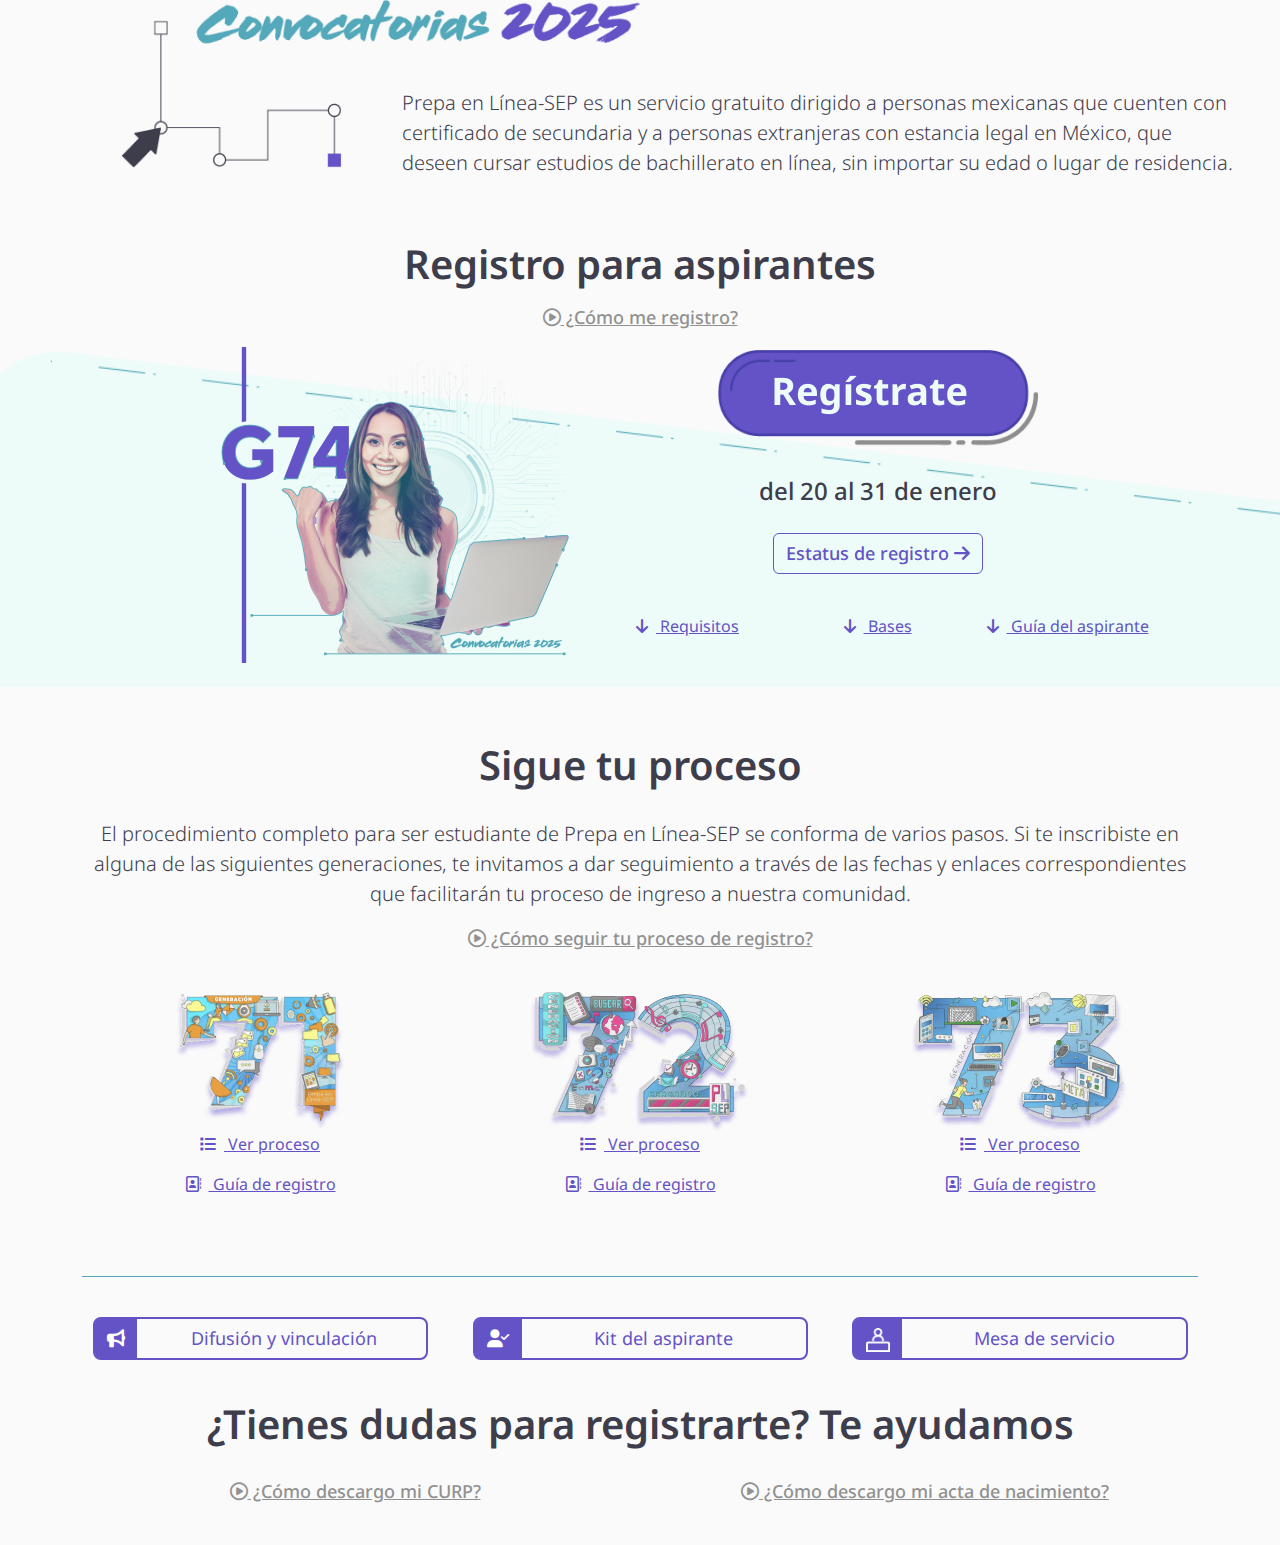
==== index.html @ 82f3fc6c "casi" ====
<!doctype html>
<html lang="es">
  <head>
    <meta charset="utf-8">
    <link rel="icon" type="image/x-icon" href="https://prepaenlinea.sep.gob.mx/wp-content/themes/PL-SEP-2024/img/favicon.png">
    <meta name="viewport" content="width=device-width, initial-scale=1">
    <title>Convocatorias - 2025 | Prepa en Línea-SEP</title>
    <link rel="preconnect" href="https://fonts.googleapis.com">
    <link rel="preconnect" href="https://fonts.gstatic.com" crossorigin>
    <link href="https://fonts.googleapis.com/css2?family=Montserrat:ital,wght@0,100..900;1,100..900&family=Noto+Sans:ital,wght@0,100..900;1,100..900&display=swap" rel="stylesheet">
    <link href="https://cdn.jsdelivr.net/npm/bootstrap@5.3.3/dist/css/bootstrap.min.css" rel="stylesheet" integrity="sha384-QWTKZyjpPEjISv5WaRU9OFeRpok6YctnYmDr5pNlyT2bRjXh0JMhjY6hW+ALEwIH" crossorigin="anonymous">
    <link rel="stylesheet" id="estilos-css" href="https://prepaenlinea.sep.gob.mx/wp-content/themes/PL-SEP-2024/css/pls.min.css?ver=6.4.2" type="text/css" media="all">
    <link rel="stylesheet" href="https://cdnjs.cloudflare.com/ajax/libs/font-awesome/6.5.2/css/all.min.css">
    <link rel="stylesheet" href="assets/css/style.css">

     <!-- You can use Open Graph tags to customize link previews.
    Learn more: https://developers.facebook.com/docs/sharing/webmasters -->
    <meta property="og:url"           content="https://prepaenlinea.sep.gob.mx/convocatorias-2025/" />
    <meta property="og:type"          content="website" />
    <meta property="og:title"         content="Convocatorias - 2025" />
    <meta property="og:description"   content="Ingresa al enlace de la imagen para iniciar tu registro como aspirante en la convocatoria." />
    <meta property="og:image"         content="https://prepaenlinea.sep.gob.mx/wp-content/uploads/2024/04/Portada_rrss_sec_registro.png" />
    
    <meta name="twitter:card" content="summary_large_image"/>
    <meta name="twitter:title" content="Convocatorias - 2025" />
    <meta name="twitter:description" content="Ingresa al enlace de la imagen para iniciar tu registro como aspirante en la convocatoria." />
    <meta name="twitter:image" content="https://prepaenlinea.sep.gob.mx/wp-content/uploads/2024/04/Portada_rrss_sec_registro.png" />

    <!-- GA Google Analytics -->
    <script async src="https://www.googletagmanager.com/gtag/js?id=G-DZH4V12W3M"></script>
    <script>
    window.dataLayer = window.dataLayer || [];
    function gtag(){dataLayer.push(arguments);}
    gtag('js', new Date());

    gtag('config', 'G-DZH4V12W3M');
    </script>
    <!-- GA Google Analytics -->
  </head>
  <body>
<!-- menu -->  
<div id="headerPLS"></div>
<!-- menu -->  
<section class="section-w"></section>

    <header>
        <div class="container">
            <div class="row">
                <div class="col-12">
                    <img class="logo-convocatoria" src="assets/img/logo.png" alt="logo">
                </div>
                <div class="col col-md-9">
                    <div class="des">
                        Prepa en Línea-SEP es un servicio gratuito dirigido a personas mexicanas que cuenten con certificado de secundaria y a personas extranjeras con estancia legal en México, que deseen cursar estudios de bachillerato en línea, sin importar  su edad o lugar de residencia.
                    </div>
                </div>
            </div>
        </div>
    </header>

    <section class="registro mb-5">
        <div class="container">
            <div class="row">
                <div class="col-12">
                    <h1 class="text-center mb-3">Registro para aspirantes</h1>
                    <p class="text-center">
                        <a class="bottom-play" href="https://www.youtube.com/embed/p-_3kSWP70s?si=FORnoPslLn2BtBx7" data-bs-toggle="modal" data-bs-target="#como-registro" data-url="https://www.youtube.com/embed/p-_3kSWP70s?si=FORnoPslLn2BtBx7"><i class="fa-regular fa-circle-play"></i> ¿Cómo me registro?</a>
                    </p>
                </div>
            </div>
        </div>

        <div class="bg-cta">
            <div class="container">
                <div class="row justify-content-center items-aling-center">
                    <div class="col-12 col-md-5 text-end mb-4">
                        <img src="assets/img/identidad-G74.png" alt="G74">
                    </div>
                    <div class="col-12 col-md-6 text-center">
                        <div class="mb-4">
                            <a href="#"><img class="btn-cta" src="assets/img/btn-cta.png" alt="btn"></a>
                        </div>
                        <p class="fecha mb-4">del 20 al 31 de enero</p>
                        <p><a class="btn btn-estatus mb-4" href="#">Estatus de registro <i class="fa-solid fa-arrow-right"></i></a></p>
                       
                        <div class="row justify-content-center">
                            <div class="col-12">
                                <div class="row justify-content-center">
                                    <div class="col-6 col-md-4"><a class="btn-opciones" href="#" data-bs-toggle="modal" data-bs-target="#requisitos"><i class="fa-solid fa-arrow-down"></i> Requisitos </a></div>
                                    <div class="col-6 col-md-4 mb-4"><a class="btn-opciones" href="#" data-bs-toggle="modal" data-bs-target="#bases"><i class="fa-solid fa-arrow-down"></i> Bases</a></div>
                                    <div class="col-12 col-md-4 mb-4"><a class="btn-opciones" href="#" data-bs-toggle="modal" data-bs-target="#guia"><i class="fa-solid fa-arrow-down"></i> Guía del aspirante</a></div>
                                </div>
                            </div>
                        </div>
                    </div>
    
                </div>
            </div>
            
        </div>
    </section>

    <section>
        <div class="container">
            <div class="row">
                <div class="col-12">
                    <div class="text-titulo text-center mb-4">Sigue tu proceso</div>
                    <p class="parrafo text-center">
                        El procedimiento completo para ser estudiante de Prepa en Línea-SEP se conforma de varios pasos. Si te inscribiste en alguna de las siguientes generaciones, te invitamos a dar seguimiento a través de las fechas y enlaces correspondientes que facilitarán tu proceso de ingreso a nuestra comunidad.
                    </p>
                    <p class="text-center">
                        <a class="bottom-play" href="https://www.youtube.com/embed/fw68ll5Gm5s?si=YLVA7Uuu6je7nkA5" data-bs-toggle="modal" data-bs-target="#como-proceso" data-url="https://www.youtube.com/embed/fw68ll5Gm5s?si=YLVA7Uuu6je7nkA5"><i class="fa-regular fa-circle-play"></i> ¿Cómo seguir tu proceso de registro?</a>
                    </p>
                </div>
            </div>
        </div>
    </section>

    <section class="sigue-proceso my-4">
        <div class="container">
            <div class="row">
                <div class="col-12 col-md-4 mb-4">
                    <div class="card-convo">
                        <img src="assets/img/G71.png" alt="convocatoria 71">
                        <p> <a class="btn-opciones" href="#" data-bs-toggle="modal" data-bs-target="#sigueprocesoA"><i class="fa-solid fa-list"></i> Ver proceso</a></p>
                        <p> <a class="btn-opciones" href=""><i class="fa-regular fa-address-book"></i> Guía de registro</a></p>
                    </div>
                </div>
                <div class="col-12 col-md-4 mb-4">
                    <div class="card-convo">
                        <img src="assets/img/G72.png" alt="convocatoria 72">
                        <p> <a class="btn-opciones" href="#" data-bs-toggle="modal" data-bs-target="#sigueprocesoB"><i class="fa-solid fa-list"></i> Ver proceso</a></p>
                        <p> <a class="btn-opciones" href=""><i class="fa-regular fa-address-book"></i> Guía de registro</a></p>
                    </div>
                </div>
                <div class="col-12 col-md-4 mb-4">
                    <div class="card-convo">
                        <img src="assets/img/G73.png" alt="convocatoria 73">
                        <p> <a class="btn-opciones" href="#" data-bs-toggle="modal" data-bs-target="#sigueprocesoC"><i class="fa-solid fa-list"></i> Ver proceso</a></p>
                        <p> <a class="btn-opciones" href=""><i class="fa-regular fa-address-book"></i> Guía de registro</a></p>
                    </div>
                </div>
            </div>
        </div>
    </section>

    <div class="container">
        <div class="row">
            <div class="col-12">
                <hr class="convo">
            </div>
        </div>
    </div>

    <section class="footer-bottoms my-4">
        <div class="container">
            <div class="row justify-content-center text-center">
                <div class="col-12 col-md-4">
                    <a class="btn btn-labeled " href="https://prepaenlinea.sep.gob.mx/convocatorias-2025/difusion-y-vinculacion-digital.html">
                        <span class="btn-label"><i class="fa-solid fa-bullhorn iconol"></i></span> <div class="text-bottom">Difusión y vinculación</div> 
                    </a>
                </div>
                <div class="col-12 col-md-4">
                    <a class="btn btn-labeled " href="https://prepaenlinea.sep.gob.mx/kit_aspirante" target="_blank">
                        <span class="btn-label"><i class="fa-solid fa-user-check iconol"></i></span><div class="text-bottom">Kit del aspirante</div>
                    </a>
                    
                </div>
                <div class="col-12 col-md-4">
                    <a class="btn btn-labeled " href="https://prepaenlinea.sep.gob.mx/mesadeservicio" target="_blank">
                        <span class="btn-label"><img src="assets/img/fa--mesatrabajo.png" alt="mesa de trabajo" class="iconol" width="24px" ></span><div class="text-bottom">Mesa de servicio</div>
                    </a>
                  
                </div>
            </div>
        </div>
    </section>

    <section>
        <div class="container">
            <div class="row">
                <div class="col-12">
                    <div class="text-titulo text-center mb-4">¿Tienes dudas para registrarte? Te ayudamos</div>
                </div>
            </div>
            <div class="row">
                <div class="col-12 col-md-6 mb-4">
                    <p class="text-center"> 
                        <a class="bottom-play" href="https://www.youtube.com/embed/As4OIoEMxrY?si=aVotQrc_S0k8TYKd"  data-bs-toggle="modal" data-bs-target="#des-curp" data-url="https://www.youtube.com/embed/As4OIoEMxrY?si=aVotQrc_S0k8TYKd"><i class="fa-regular fa-circle-play"></i> ¿Cómo descargo mi CURP?</a>
                    </p>
                </div>
                <div class="col-12 col-md-6">
                    <p class="text-center">
                        <a class="bottom-play" href="https://www.youtube.com/embed/J43cE93wlbM?si=PgDkqE6FkBM3lhqR"  data-bs-toggle="modal" data-bs-target="#des-acta" data-url="https://www.youtube.com/embed/J43cE93wlbM?si=PgDkqE6FkBM3lhqR"><i class="fa-regular fa-circle-play"></i> ¿Cómo descargo mi acta de nacimiento?</a>
                    </p>
                </div>
            </div>
        </div>
    </section>
      
<!-- footer -->  
<div id="footerPLS"></div>
<!-- footer --> 


    <!-- Modal requisitos -->
    <div class="modal fade" id="requisitos" tabindex="-1" aria-labelledby="ModalLabel" aria-hidden="true">
        <div class="modal-dialog modal-dialog-centered modal-dialog-scrollable modal-xl">
          <div class="modal-content">
            <div class="modal-header">
              <h1 class="modal-title fs-5">Requisitos y navegación</h1>
              <button type="button" class="btn-close" data-bs-dismiss="modal" aria-label="Close"></button>
            </div>
            <div class="modal-body">
                <div class="container">
                    <div class="row justify-content-center">
                        <div class="col-12 col-md-6">
                            <div class="text-center">
                                <a class="btn btn-timeline" data-bs-toggle="collapse" href="#collapseRequisitos" role="button" aria-expanded="false" aria-controls="collapseExample">
                                  Requisitos
                                </a>
                            </div>   
                        </div>
                        <div class="col-12 col-md-6">
                            <div class="text-center">
                                <a class="btn btn-timeline" data-bs-toggle="collapse" href="#collapseNavegacion" role="button" aria-expanded="false" aria-controls="collapseExample">
                                  Navegación
                                </a>
                            </div>
                        </div>
                        <div class="col-12 col-md-10">                           
                            <div class="collapse" id="collapseRequisitos">
                                <div class="container fluid">
                                    <div class="row justify-content-center">
                                        <div class="col-12"><p class="text-titulo text-center">Requisitos</p></div>
                                        <p>Para participar en la convocatoria como aspirante de Prepa en Línea-SEP, debes cumplir con estos requisitos:</p>
                                        <ul>
                                            <li style="list-style-type: none;">
                                                <ul>
                                                    <li>Tener nacionalidad mexicana. Si eres extranjero, debes demostrar tu estancia legal en México.</li>
                                                    <li>Contar con certificado de secundaria o la equivalencia correspondiente.</li>
                                                    <li>Tener dos correos electrónicos válidos, personales e intransferibles, que no hayan sido utilizados en convocatorias anteriores y que se mantengan activos durante todo el proceso. Estos correos <strong>no podrán ser modificados durante el registro</strong> y la emisión de resultados.</li>
                                                </ul>
                                            </li>
                                        </ul>
                                        <p>Además, necesitarás los siguientes documentos para completar tu registro:</p>
                                        <div class="row">
                                            <div class="col-12 col-md-6">
                                                <p class="text-center"><b>Ejemplos de CURP</b> </p>
                                
                                                <p class="text-center"><img src="assets/img/Ejemplos-CURP.webp" alt="curp" class="img-fluid"></p>
                                            </div>
                                            <div class="col-12 col-md-6">
                                                <p class="text-center"> <b>Ejemplos de acta de nacimiento</b> </p>
                                
                                                <p class="text-center">
                                                    <img src="assets/img/Acta-de-Nacimiento-por-internet.webp" alt="Acta de naciemiento" class="img-fluid">
                                                </p>
                                            </div>
                                        </div>
                                    </div>
                                </div>
                            </div>

                            <div class="collapse" id="collapseNavegacion">
                                <div class="container fluid">
                                    <div class="row justify-content-center">
                                        <div class="col-12"><p class="text-titulo text-center">Navegación</p></div>
                                        <p>Prepa en Línea-SEP es completamente virtual. Accederás a una plataforma con aulas virtuales que contienen
                                            recursos como audios, videos, infografías y lecturas en PDF, además de herramientas de comunicación como
                                            foros y mensajero.</p>
                                        <p>Puedes usar dispositivos móviles para acceder a los recursos en cualquier momento y lugar. Toma en cuenta
                                            que <strong>algunas actividades requieren programas específicos en computadora</strong> para mejorar la
                                            calidad y elaboración de tus trabajos. </p>
                                    </div>
                            
                                    <div class="row align-items-center">
                                        <div class="titulo-modal-body my-5">
                                            Requerimientos tecnológicos
                                        </div>
                                        <div class="col-12 col-md-6">
                                            <p class="text-center">
                                                <img src="assets/img/1.webp" alt="escritorio" width="380" class="img-fluid">
                                            </p>
                                        </div>
                                        <div class="col-12 col-md-6">
                                            <p class="text-center">
                                                <img src="assets/img/2.webp" wi="" alt="movil" width="260" class="img-fluid">
                                            </p>
                                        </div>
                                    </div>
                                    <div class="titulo-modal-body my-5">
                                        Conectividad
                                    </div>
                                    <div class="row align-items-center text-center justify-content-center">
                                        <div class="col-12 col-md-6 mb-3">
                                            <img src="assets/img/3.webp" alt="tres" width="400" class="img-fluid">
                                        </div>
                                        <div class="col-5 col-md-3 text-center mb-3">
                                            <img src="assets/img/4.webp" alt="cuatro" width="150" class="img-fluid">
                                        </div>
                                        <div class="col-5 col-md-3 text-center mb-3">
                                            <img src="assets/img/5.webp" alt="cinco" width="160" class="img-fluid">
                                        </div>
                                    </div>
                                </div>
                            </div>

                        </div>
                    </div>
                </div>                                                                                                                                  
            </div>
            
          </div>
        </div>
    </div> 

    <!-- Modal Bases -->
    <div class="modal fade" id="bases" tabindex="-1" aria-labelledby="ModalLabel" aria-hidden="true">
        <div class="modal-dialog modal-dialog-centered modal-dialog-scrollable modal-xl">
          <div class="modal-content">
            <div class="modal-header">
              <h1 class="modal-title fs-5">Bases</h1>
              <button type="button" class="btn-close" data-bs-dismiss="modal" aria-label="Close"></button>
            </div>
            <div class="modal-body">
                <div class="container fluid">
                    <div class="row justify-content-center mt-4">
                        <iframe src="kit-74/G74-bases.pdf" width="100%" height="600px"></iframe>
                    </div>
            
                    <div class="row justify-content-center mt-4">
                        <div class="col-12 col-md-11 text-center">
                            Fecha sugerida de publicación <b>13 de enero </b>  <a class="btn btn-labeled" href="kit-74/G74-bases.pdf" download="PL-SEP_Convo2025-G74-bases.pdf">
                                <span class="btn-label"><i class="fa-solid fa-arrow-down iconol"></i> </span> <div class="text-bottom">Descargar</div> 
                            </a>
                            <a id="descarga-bases" class="btn btn-homeconv" ></a>
                        </div>
                    </div>
                </div>
            </div>
            
          </div>
        </div>
    </div>

     <!-- Modal Guia -->
     <div class="modal fade" id="guia" tabindex="-1" aria-labelledby="ModalLabel" aria-hidden="true">
        <div class="modal-dialog modal-dialog-centered modal-dialog-scrollable modal-xl">
          <div class="modal-content">
            <div class="modal-header">
              <h1 class="modal-title fs-5">Guía</h1>
              <button type="button" class="btn-close" data-bs-dismiss="modal" aria-label="Close"></button>
            </div>
            <div class="modal-body">
                <div class="container fluid">
                    <div class="row justify-content-center mt-4">
                        <iframe src="kit-74/G74-guia-registro.pdf" width="100%" height="600px"></iframe>
                    </div>
            
                    <div class="row justify-content-center mt-4">
                        <div class="col-12 col-md-11 text-center">
                            Fecha sugerida de publicación <b>13 de enero </b>  <a class="btn btn-labeled" href="kit-74/G74-guia-registro.pdf" download="PL-SEP_Convo2025-G74-guia.pdf">
                                <span class="btn-label"><i class="fa-solid fa-arrow-down iconol"></i> </span> <div class="text-bottom">Descargar</div> 
                            </a>
                            <a id="descarga-bases" class="btn btn-homeconv" ></a>
                        </div>
                    </div>
                </div>
            </div>
            
          </div>
        </div>
    </div>

  <!-- Modal sigueprocesoA -->
  <div class="modal fade" id="sigueprocesoA" tabindex="-1" aria-labelledby="ModalLabel" aria-hidden="true">
    <div class="modal-dialog modal-dialog-centered modal-dialog-scrollable">
      <div class="modal-content">
        <div class="modal-header">
          <h1 class="modal-title fs-5" id="exampleModalLabel"></h1>
          <button type="button" class="btn-close" data-bs-dismiss="modal" aria-label="Close"></button>
        </div>
        <div class="modal-body">
            <div class="container">
                <div class="row justify-content-center">
                    <div class="col-12 col-md-10">
                        <div class="text-center"> <img src="assets/img/G71.png" alt="G71"></div>
                        <p class="text-center"> <a class="btn-opciones" href=""><i class="fa-regular fa-address-book"></i> Guía de registro</a></p>
                        <ul class="timeline text-center">
                            <li>
                                <a class="btn btn-timeline " href="#">Regístrate</a>
                                <p>del 7 al 18 de octubre</p>
                            </li>
                            <li>
                                <a class="btn btn-timeline " href="#">Obtén tus claves de acceso</a>
                                <p>del 23 al 27 de octubre</p>
                            </li>
                            <li>
                                <a class="btn btn-timeline " href="#">Cursa el módulo propedéutico</a>
                                <p>del 28 de octubre <br>
                                    al 24 de noviembre</p>
                            </li>
                            <li>
                                <a class="btn btn-timeline " href="#">Consulta tus resultados e inscríbete</a>
                                <p>del 29 de noviembre  <br>
                                    al 11 de diciembre</p>
                            </li>
                            <li class="enproceso">
                                <a class="btn btn-timeline " href="#">Cursa módulo 1</a>
                                <p>del 16 de diciembre <br>
                                    al 2 de febrero</p>
                            </li>
                        </ul>
                    </div>
                </div>
            </div>                                                                                                                                  
        </div>
        
      </div>
    </div>
  </div>

  <!-- Modal sigueprocesoB -->
  <div class="modal fade" id="sigueprocesoB" tabindex="-1" aria-labelledby="ModalLabel" aria-hidden="true">
    <div class="modal-dialog modal-dialog-centered modal-dialog-scrollable">
      <div class="modal-content">
        <div class="modal-header">
          <h1 class="modal-title fs-5" id="exampleModalLabel"></h1>
          <button type="button" class="btn-close" data-bs-dismiss="modal" aria-label="Close"></button>
        </div>
        <div class="modal-body">
            <div class="container">
                <div class="row justify-content-center">
                    <div class="col-12 col-md-10">
                        <div class="text-center"> <img src="assets/img/G72.png" alt="G72"></div>
                        <p class="text-center"> <a class="btn-opciones" href=""><i class="fa-regular fa-address-book"></i> Guía de registro</a></p>
                        <ul class="timeline text-center">
                            <li>
                                <a class="btn btn-timeline " href="#">Regístrate</a>
                                <p>del 4 al 15 de noviembre</p>
                            </li>
                            <li>
                                <a class="btn btn-timeline " href="#">Obtén tus claves de acceso</a>
                                <p>del 20 al 24 de noviembre</p>
                            </li>
                            <li>
                                <a class="btn btn-timeline " href="#">Cursa el módulo propedéutico</a>
                                <p>del 25 de noviembre <br>
                                    al 22 de diciembre</p>
                            </li>
                            <li class="enproceso">
                                <a class="btn btn-timeline " href="#">Consulta tus resultados e inscríbete</a>
                                <p>del 17 al 29 de enero</p>
                            </li>
                            <li >
                                <a class="btn btn-timeline " href="#">Cursa módulo 1</a>
                                <p>del 3 de febrero <br>
                                    al 2 de marzo</p>
                            </li>
                        </ul>
                    </div>
                </div>
            </div>                                                                                                                                  
        </div>
        
      </div>
    </div>
  </div> 
  
    <!-- Modal sigueprocesoC -->
    <div class="modal fade" id="sigueprocesoC" tabindex="-1" aria-labelledby="ModalLabel" aria-hidden="true">
        <div class="modal-dialog modal-dialog-centered modal-dialog-scrollable">
          <div class="modal-content">
            <div class="modal-header">
              <h1 class="modal-title fs-5" id="exampleModalLabel"></h1>
              <button type="button" class="btn-close" data-bs-dismiss="modal" aria-label="Close"></button>
            </div>
            <div class="modal-body">
                <div class="container">
                    <div class="row justify-content-center">
                        <div class="col-12 col-md-10">
                            <div class="text-center"> <img src="assets/img/G73.png" alt="G73"></div>
                            <p class="text-center"> <a class="btn-opciones" href=""><i class="fa-regular fa-address-book"></i> Guía de registro</a></p>
                            <ul class="timeline text-center">
                                <li>
                                    <a class="btn btn-timeline " href="#">Regístrate</a>
                                    <p>del 2 al 13 de diciembre</p>
                                </li>
                                <li>
                                    <a class="btn btn-timeline " href="#">Obtén tus claves de acceso</a>
                                    <p>del 18 al 22 de diciembre</p>
                                </li>
                                <li class="enproceso">
                                    <a class="btn btn-timeline " href="#">Cursa el módulo propedéutico</a>
                                    <p>del 13 de enero <br>
                                        al 9 de febrero</p>
                                </li>
                                <li>
                                    <a class="btn btn-timeline " href="#">Consulta tus resultados e inscríbete</a>
                                    <p>del 14 al 26 de febrero</p>
                                </li>
                                <li>
                                    <a class="btn btn-timeline " href="#">Cursa módulo 1</a>
                                    <p>del 3 al 30 de marzo</p>
                                </li>
                            </ul>
                        </div>
                    </div>
                </div>                                                                                                                                  
            </div>
            
          </div>
        </div>
    </div> 

    <!-- Modal como como me registro -->
    <div class="modal fade" id="como-registro" tabindex="-1" aria-labelledby="ModalLabel" aria-hidden="true">
        <div class="modal-dialog modal-dialog-centered modal-dialog-scrollable">
            <div class="modal-content">
                <div class="modal-header">
                    <h1 class="modal-title fs-5">¿Cómo me registro?</h1>
                    <button type="button" class="btn-close" data-bs-dismiss="modal" aria-label="Close"></button>
                </div>
                <div class="modal-body">
                    <div class="container fluid">
                        <div class="row justify-content-center mt-4">
                            <div class="col-12">
                                <div class="embed-responsive embed-responsive-16by9">
                                    <iframe width="720" height="405" class="embed-responsive-item" src="" frameborder="0" allow="accelerometer; autoplay; encrypted-media; gyroscope; picture-in-picture" allowfullscreen></iframe>
                                </div>
                            </div>
                        </div>
                    </div>
                </div>
    
            </div>
        </div>
    </div>

    <!-- Modal como como seguir tu proceso de registro -->
    <div class="modal fade" id="como-proceso" tabindex="-1" aria-labelledby="ModalLabel" aria-hidden="true">
        <div class="modal-dialog modal-dialog-centered modal-dialog-scrollable">
            <div class="modal-content">
                <div class="modal-header">
                    <h1 class="modal-title fs-5">¿Cómo seguir tu proceso de registro?</h1>
                    <button type="button" class="btn-close" data-bs-dismiss="modal" aria-label="Close"></button>
                </div>
                <div class="modal-body">
                    <div class="container fluid">
                        <div class="row justify-content-center mt-4">
                            <div class="col-12">
                                <div class="embed-responsive embed-responsive-16by9">
                                    <iframe width="720" height="405" class="embed-responsive-item" src="" frameborder="0" allow="accelerometer; autoplay; encrypted-media; gyroscope; picture-in-picture" allowfullscreen></iframe>
                                </div>
                            </div>
                        </div>
                    </div>
                </div>
            </div>
        </div>
    </div>

    <!-- Modal como descargo curp -->
    <div class="modal fade" id="des-curp" tabindex="-1" aria-labelledby="ModalLabel" aria-hidden="true">
        <div class="modal-dialog modal-dialog-centered modal-dialog-scrollable">
            <div class="modal-content">
            <div class="modal-header">
                <h1 class="modal-title fs-5">¿Cómo descargo mi CURP?</h1>
                <button type="button" class="btn-close" data-bs-dismiss="modal" aria-label="Close"></button>
            </div>
            <div class="modal-body">
                <div class="container fluid">
                    <div class="row justify-content-center mt-4">
                        <div class="col-12 text-center">
                            <div class="embed-responsive embed-responsive-16by9">
                                <iframe class="short" class="embed-responsive-item" src="" frameborder="0" allow="accelerometer; autoplay; encrypted-media; gyroscope; picture-in-picture" allowfullscreen></iframe>
                            </div>
                        </div>
                    </div>
                </div>
            </div>
            
            </div>
        </div>
    </div>

    <!-- Modal como descargo acta -->
    <div class="modal fade" id="des-acta" tabindex="-1" aria-labelledby="ModalLabel" aria-hidden="true">
        <div class="modal-dialog modal-dialog-centered modal-dialog-scrollable">
            <div class="modal-content">
                <div class="modal-header">
                    <h1 class="modal-title fs-5">¿Cómo descargo mi acta de nacimiento?</h1>
                    <button type="button" class="btn-close" data-bs-dismiss="modal" aria-label="Close"></button>
                </div>
                <div class="modal-body">
                    <div class="container fluid">
                        <div class="row justify-content-center mt-4">
                            <div class="col-12 text-center">
                                <div class="embed-responsive embed-responsive-16by9">
                                    <iframe class="short" class="embed-responsive-item" src=""
                                        frameborder="0"
                                        allow="accelerometer; autoplay; encrypted-media; gyroscope; picture-in-picture"
                                        allowfullscreen></iframe>
                                </div>
                            </div>
                        </div>
                    </div>
                </div>
            </div>
        </div>
    </div>

    <script type="text/javascript" src="https://prepaenlinea.sep.gob.mx/wp-content/themes/PL-SEP-2024/js/pls.min.js?ver=6.4.1" id="plsep-js-js"></script>
    <script src="https://cdn.jsdelivr.net/npm/bootstrap@5.3.3/dist/js/bootstrap.bundle.min.js" integrity="sha384-YvpcrYf0tY3lHB60NNkmXc5s9fDVZLESaAA55NDzOxhy9GkcIdslK1eN7N6jIeHz" crossorigin="anonymous"></script>
    <script type="text/javascript" src="https://prepaenlinea.sep.gob.mx/wp-includes/js/jquery/jquery.min.js?ver=3.7.1" id="jquery-core-js"></script>
    
    <script>
        jQuery(function(){  
        
            jQuery(document).ready(function(){ 
                jQuery('.collapse').on('show.bs.collapse',function(){
                jQuery('.collapse.show').collapse('toggle');
                });
            });
        });
    </script>
    <script>
        jQuery('.modal').on('show.bs.modal', function (event) {
        jQuery(this).find('iframe').attr("src", jQuery(event.relatedTarget).data('url') );
        });
        
        jQuery('.modal').on('hidden.bs.modal', function (e) {
        jQuery(this).find('iframe').attr("src", "");
        }); 
    </script>	
  </body>
</html>
---- assets/css/style.css ----
:root{
    --color-primary: #6353C6;
    --color-secondary: #53A8B9;
    --color-complementary: #CAFAF2;
}
body{
font-family: "Noto Sans", serif;
font-optical-sizing: auto;
font-weight: 400;
font-style: normal;
font-variation-settings:"wdth" 100;
background-color: #FAFAFA;
color: #3E3D4C;
}

h1, .text-titulo{
    font-size: 40px;
    font-weight: 600;
}
header{
    height: 240px;
}
.logo-convocatoria{
    width: 100%;
    max-width: 558px;
    padding-left: 40px;
}
.des{
    font-size: 20px;
    font-weight: 300;
    position: relative;
    top: -120px;
    left: 320px;
    width: 100%;
    padding: 40px 0;
}

.bottom-play{
    color: #919191;
    font-size: 18px;
    font-weight: 500;    
}
.bottom-play:hover{
    color:var(--color-secondary) ;
    transition: all .4s ease-out;
}
.bottom-play i{
    transition: all .4s ease-out;
}
.bottom-play:hover i{
    transform: rotate(360deg);
    transition: all .4s ease-out;   
}

.bg-cta{
    background-image: url(../img/bg-cta.png);
    background-position: center;
    background-size: cover;
    background-repeat: no-repeat;
    
}
.btn-cta{
    transition: all .4s ease-out; 
}
.btn-cta:hover{
    transform: scale(1.07);
    filter: saturate(1.5);
}
.fecha{
    font-size: 24px;
    font-weight: 500;
    text-align: center;
}
.btn-estatus{
    border: 1px solid var(--color-primary);
    color: var(--color-primary);
    font-weight: 500;
    font-size: 18px;
}

.btn-estatus:hover{
    border: 1px solid var(--color-secondary);
    color: var(--color-secondary);
}

.btn-estatus i{
    transition: all .4s ease-out;
}
.btn-estatus:hover i{
    margin-left: 10px;
    transform: rotateX(360deg);
}

.btn-opciones{
    color: var(--color-primary);
}
.btn-opciones:hover{
    color: var(--color-secondary);
}

.btn-opciones i{
    transition: all .4s ease-out;
    margin-right: 8px;
}
.btn-opciones:hover i{
    transform: rotateY(360deg);  
}
.parrafo-s{
    font-size: 16px;
    color: #3E3D4C;
    font-weight: 400;
}
.parrafo{
    font-size: 20px;
    font-weight: 300;
}
.parrafo-m{
    font-size: 22px;
    font-weight: 500;
}
.parrafo-ml{
    font-size: 22px;
    font-weight: 400;
}
.parrafo-ml span{
    color: var(--color-primary);
    font-style: italic;
}

.card-convo{
    text-align: center;
}

hr.convo{
    color: var(--color-secondary);
    opacity: 1;
}

 .btn-label {
	position: relative;
    background-color: var(--color-primary);
    color: #fff;
	display: inline-block;
	padding: 6px 12px;
	border-radius: 5px 0 0 5px;
    left: -12px;
}

.btn-labeled {
	padding-top: 0;
	padding-bottom: 0;
    border: 2px solid var(--color-primary);
    color: var(--color-primary); 
    border-radius: 8px;
    font-size: 18px;
}

.text-bottom{
    display: inline-block;
    margin: 0 20px;
    width: 220px;
}

.btn-labeled:hover{
    border: 2px solid var(--color-secondary);
    color: var(--color-secondary);
    transition: all .4s ease-out; 
}

.btn-labeled:hover .btn-label{
    background-color: var(--color-secondary);
    transition: all .4s ease-out;
}
.btn-labeled .iconol{
    transition: all .4s ease-out;
}

.btn-labeled:hover .iconol{
    transform: rotateY(360deg);  
}

.btn {
	margin-bottom: 10px;
}

.modal-title {
    margin: 0 auto;
    color: var(--color-primary)!important;
    font-weight: 700;
    font-size: 40px!important;
}

.modal-header .btn-close {
    margin: 0;
}
.modal-content{
    border: 4px solid var(--color-primary);
}


ul.timeline {
    list-style-type: none;
    position: relative;
}

ul.timeline:before {
    content: ' ';
    background: var(--color-secondary);
    display: inline-block;
    position: absolute;
    left: 29px;
    width: 2px;
    height: 100%;
    z-index: 400;
}


ul.timeline li:last-child::after{
    content: ' ';
    background:#ff0;
    width: 2px;
}

ul.timeline > li {
    margin: 20px 0;
    padding-left: 20px;
}
ul.timeline > li:before {
    content: ' ';
    background: white;
    display: inline-block;
    position: absolute;
    border-radius: 50%;
    border: 3px solid var(--color-primary);
    left: 20px;
    width: 20px;
    height: 20px;
    z-index: 400;
}

ul.timeline > li.enproceso:before{
    background-color: var(--color-primary);
    content: ' ';
    display: inline-block;
}

.btn-timeline{
    border: 1px solid var(--color-primary);
    color: var(--color-primary);
    font-weight: 500;
    font-size: 18px;
    width: 240px;
}

.btn-timeline:hover{
    border: 1px solid var(--color-secondary);
    color: var(--color-secondary);
}

.recursos .rc{
    margin: 14px 10px;
    vertical-align: top;
}

.card-copy-text{
    width: 330px;
    border: 2px solid var(--color-primary);
    color: var(--color-primary);
    border-radius: 8px;
    font-size: 18px;
    padding: 10px ;
    display: inline-block;
  
}

.bottom-copy{
    color: var(--color-primary);
    font-size: 16px;
    font-weight: 400; 
    float: right;
}

.bottom-play{
    color: #919191;
    font-size: 18px;
    font-weight: 500;    
}
.bottom-copy:hover{
    color:var(--color-secondary) ;
    transition: all .4s ease-out;
}
.bottom-copy i{
    transition: all .4s ease-out;
}
.bottom-copy:hover i{
    transform: rotateY(360deg);
    transition: all .4s ease-out;   
}

.slick-list img{
    border: 2px solid var(--color-complementary);
}
.infog{
    width: 600px;
}

.modal-body iframe.short{
    width: 370px;
    height: 600px;
}
iframe {
    border: none;
    line-height: 1;
    margin: 0;
    max-width: 100%;
    width: 100%;
}
@media (max-width: 575.98px) { 
    header{
        height: auto;
    }
    .logo{
        padding-left: 0;
    }
    .des{
        top: 20px;
        left: 0px;
        text-align: center;
    }
    .text-bottom {
        width: 180px;
    }
    .slick-dots{
        position: static;
    }
    .slick-slide {
        margin-left: 20px;
    }
    .slick-list img{
        width: 100%;
    }
    .modal-body iframe.short{
        width: 250px;
        height: 390px;
    }
 }
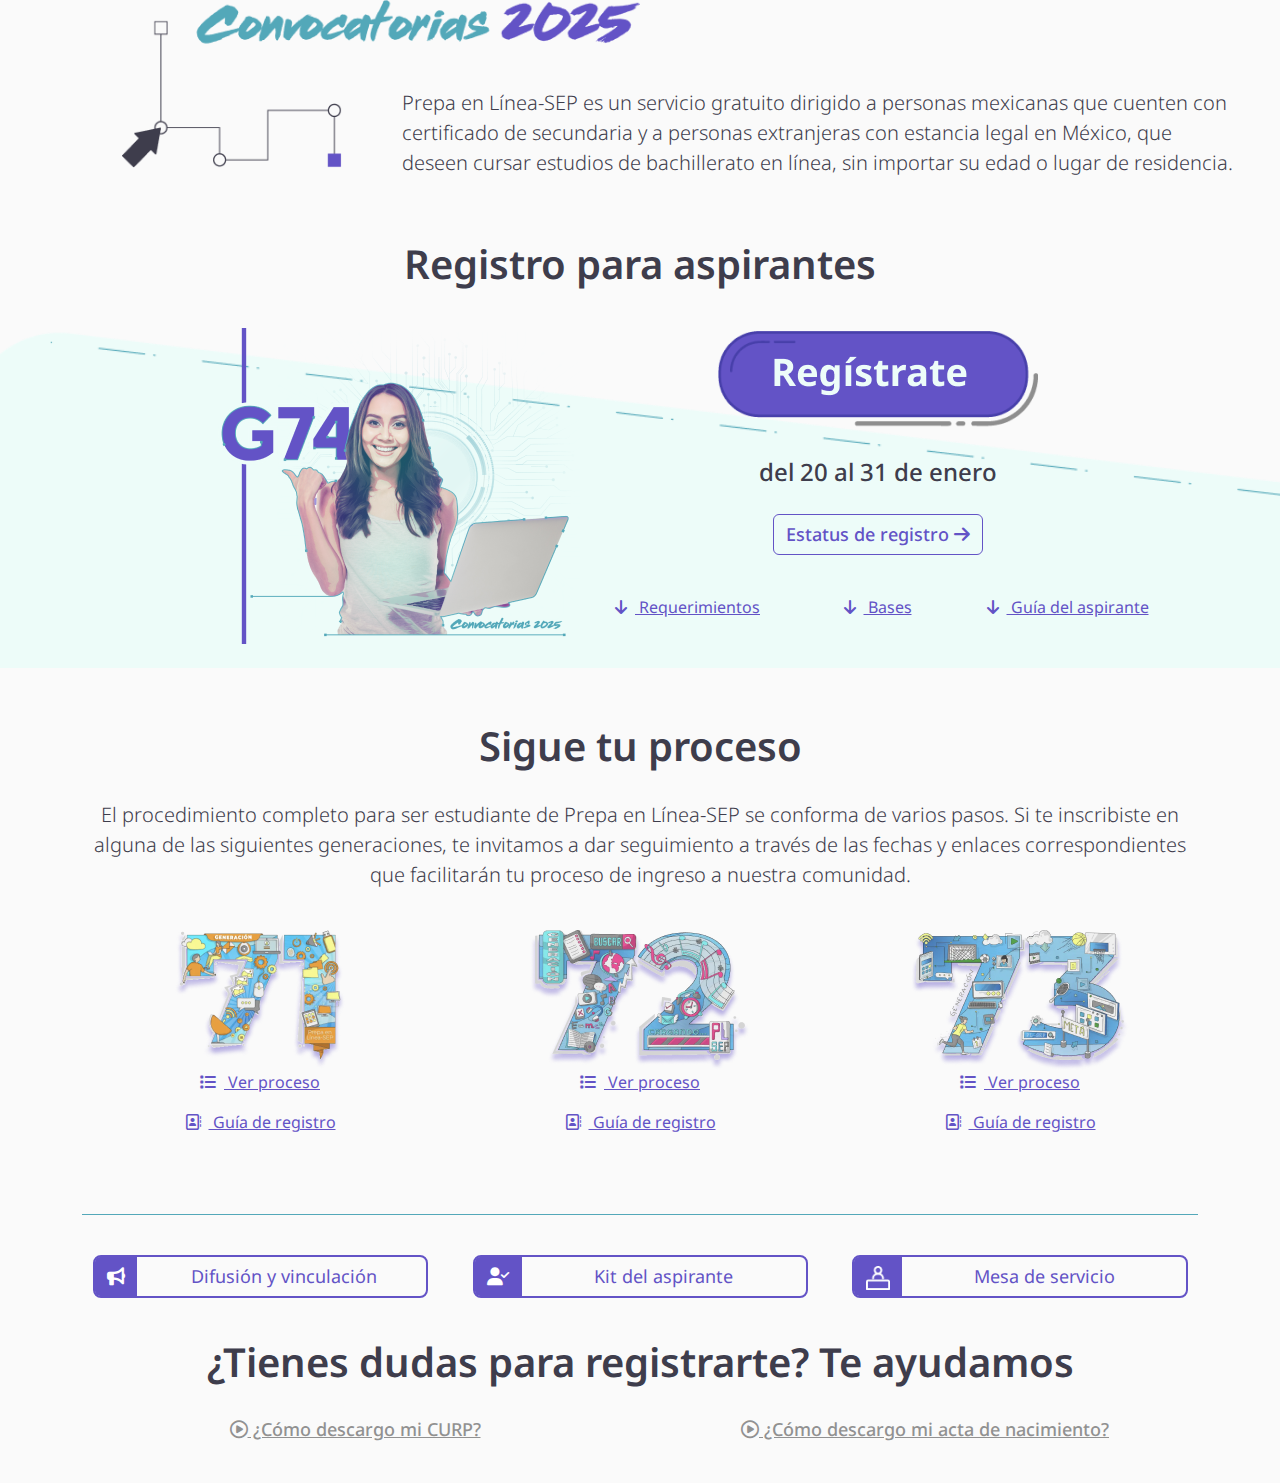
==== commit 4ea0621e: "ok" ====
--- a/index.html
+++ b/index.html
@@ -61,9 +61,9 @@
     <section class="registro mb-5">
         <div class="container">
             <div class="row">
-                <div class="col-12">
+                <div class="col-12 mb-4">
                     <h1 class="text-center mb-3">Registro para aspirantes</h1>
-                    <p class="text-center">
+                    <p class="text-center d-none">
                         <a class="bottom-play" href="https://www.youtube.com/embed/p-_3kSWP70s?si=FORnoPslLn2BtBx7" data-bs-toggle="modal" data-bs-target="#como-registro" data-url="https://www.youtube.com/embed/p-_3kSWP70s?si=FORnoPslLn2BtBx7"><i class="fa-regular fa-circle-play"></i> ¿Cómo me registro?</a>
                     </p>
                 </div>
@@ -77,7 +77,7 @@
                         <img src="assets/img/identidad-G74.png" alt="G74">
                     </div>
                     <div class="col-12 col-md-6 text-center">
-                        <div class="mb-4">
+                        <div class="mb-4 ">
                             <a href="#"><img class="btn-cta" src="assets/img/btn-cta.png" alt="btn"></a>
                         </div>
                         <p class="fecha mb-4">del 20 al 31 de enero</p>
@@ -86,7 +86,7 @@
                         <div class="row justify-content-center">
                             <div class="col-12">
                                 <div class="row justify-content-center">
-                                    <div class="col-6 col-md-4"><a class="btn-opciones" href="#" data-bs-toggle="modal" data-bs-target="#requisitos"><i class="fa-solid fa-arrow-down"></i> Requisitos </a></div>
+                                    <div class="col-6 col-md-4"><a class="btn-opciones" href="#" data-bs-toggle="modal" data-bs-target="#requisitos"><i class="fa-solid fa-arrow-down"></i> Requerimientos </a></div>
                                     <div class="col-6 col-md-4 mb-4"><a class="btn-opciones" href="#" data-bs-toggle="modal" data-bs-target="#bases"><i class="fa-solid fa-arrow-down"></i> Bases</a></div>
                                     <div class="col-12 col-md-4 mb-4"><a class="btn-opciones" href="#" data-bs-toggle="modal" data-bs-target="#guia"><i class="fa-solid fa-arrow-down"></i> Guía del aspirante</a></div>
                                 </div>
@@ -108,7 +108,7 @@
                     <p class="parrafo text-center">
                         El procedimiento completo para ser estudiante de Prepa en Línea-SEP se conforma de varios pasos. Si te inscribiste en alguna de las siguientes generaciones, te invitamos a dar seguimiento a través de las fechas y enlaces correspondientes que facilitarán tu proceso de ingreso a nuestra comunidad.
                     </p>
-                    <p class="text-center">
+                    <p class="text-center d-none">
                         <a class="bottom-play" href="https://www.youtube.com/embed/fw68ll5Gm5s?si=YLVA7Uuu6je7nkA5" data-bs-toggle="modal" data-bs-target="#como-proceso" data-url="https://www.youtube.com/embed/fw68ll5Gm5s?si=YLVA7Uuu6je7nkA5"><i class="fa-regular fa-circle-play"></i> ¿Cómo seguir tu proceso de registro?</a>
                     </p>
                 </div>
@@ -123,21 +123,21 @@
                     <div class="card-convo">
                         <img src="assets/img/G71.png" alt="convocatoria 71">
                         <p> <a class="btn-opciones" href="#" data-bs-toggle="modal" data-bs-target="#sigueprocesoA"><i class="fa-solid fa-list"></i> Ver proceso</a></p>
-                        <p> <a class="btn-opciones" href=""><i class="fa-regular fa-address-book"></i> Guía de registro</a></p>
+                        <p> <a class="btn-opciones" href="#" data-bs-toggle="modal" data-bs-target="#guiaA"><i class="fa-regular fa-address-book"></i> Guía de registro</a></p>
                     </div>
                 </div>
                 <div class="col-12 col-md-4 mb-4">
                     <div class="card-convo">
                         <img src="assets/img/G72.png" alt="convocatoria 72">
                         <p> <a class="btn-opciones" href="#" data-bs-toggle="modal" data-bs-target="#sigueprocesoB"><i class="fa-solid fa-list"></i> Ver proceso</a></p>
-                        <p> <a class="btn-opciones" href=""><i class="fa-regular fa-address-book"></i> Guía de registro</a></p>
+                        <p> <a class="btn-opciones" href="#" data-bs-toggle="modal" data-bs-target="#guiaB"><i class="fa-regular fa-address-book"></i> Guía de registro</a></p>
                     </div>
                 </div>
                 <div class="col-12 col-md-4 mb-4">
                     <div class="card-convo">
                         <img src="assets/img/G73.png" alt="convocatoria 73">
                         <p> <a class="btn-opciones" href="#" data-bs-toggle="modal" data-bs-target="#sigueprocesoC"><i class="fa-solid fa-list"></i> Ver proceso</a></p>
-                        <p> <a class="btn-opciones" href=""><i class="fa-regular fa-address-book"></i> Guía de registro</a></p>
+                        <p> <a class="btn-opciones" href="#" data-bs-toggle="modal" data-bs-target="#guiaC"><i class="fa-regular fa-address-book"></i> Guía de registro</a></p>
                     </div>
                 </div>
             </div>
@@ -156,7 +156,7 @@
         <div class="container">
             <div class="row justify-content-center text-center">
                 <div class="col-12 col-md-4">
-                    <a class="btn btn-labeled " href="https://prepaenlinea.sep.gob.mx/convocatorias-2025/difusion-y-vinculacion-digital.html">
+                    <a class="btn btn-labeled " href="difusion-y-vinculacion-digital.html" target="_blank">
                         <span class="btn-label"><i class="fa-solid fa-bullhorn iconol"></i></span> <div class="text-bottom">Difusión y vinculación</div> 
                     </a>
                 </div>
@@ -208,7 +208,7 @@
         <div class="modal-dialog modal-dialog-centered modal-dialog-scrollable modal-xl">
           <div class="modal-content">
             <div class="modal-header">
-              <h1 class="modal-title fs-5">Requisitos y navegación</h1>
+              <h1 class="modal-title fs-5">Requerimientos</h1>
               <button type="button" class="btn-close" data-bs-dismiss="modal" aria-label="Close"></button>
             </div>
             <div class="modal-body">
@@ -243,15 +243,15 @@
                                                 </ul>
                                             </li>
                                         </ul>
-                                        <p>Además, necesitarás los siguientes documentos para completar tu registro:</p>
+                                        <p>También, necesitarás los siguientes documentos para completar tu registro:</p>
                                         <div class="row">
                                             <div class="col-12 col-md-6">
-                                                <p class="text-center"><b>Ejemplos de CURP</b> </p>
+                                                <p class="text-center"><b>CURP</b> </p>
                                 
                                                 <p class="text-center"><img src="assets/img/Ejemplos-CURP.webp" alt="curp" class="img-fluid"></p>
                                             </div>
                                             <div class="col-12 col-md-6">
-                                                <p class="text-center"> <b>Ejemplos de acta de nacimiento</b> </p>
+                                                <p class="text-center"> <b>Acta de nacimiento</b> </p>
                                 
                                                 <p class="text-center">
                                                     <img src="assets/img/Acta-de-Nacimiento-por-internet.webp" alt="Acta de naciemiento" class="img-fluid">
@@ -266,9 +266,7 @@
                                 <div class="container fluid">
                                     <div class="row justify-content-center">
                                         <div class="col-12"><p class="text-titulo text-center">Navegación</p></div>
-                                        <p>Prepa en Línea-SEP es completamente virtual. Accederás a una plataforma con aulas virtuales que contienen
-                                            recursos como audios, videos, infografías y lecturas en PDF, además de herramientas de comunicación como
-                                            foros y mensajero.</p>
+                                        <p>Al estudiar en Prepa en Línea-SEP, accederás a una plataforma con aulas virtuales que contienen recursos como audios, videos, infografías y lecturas en PDF; además de herremientas de comunicación como foros y mensajero.</p>
                                         <p>Puedes usar dispositivos móviles para acceder a los recursos en cualquier momento y lugar. Toma en cuenta
                                             que <strong>algunas actividades requieren programas específicos en computadora</strong> para mejorar la
                                             calidad y elaboración de tus trabajos. </p>
@@ -276,7 +274,7 @@
                             
                                     <div class="row align-items-center">
                                         <div class="titulo-modal-body my-5">
-                                            Requerimientos tecnológicos
+                                            <div class="text-center"><b>Requerimientos tecnológicos</b></div> 
                                         </div>
                                         <div class="col-12 col-md-6">
                                             <p class="text-center">
@@ -290,7 +288,7 @@
                                         </div>
                                     </div>
                                     <div class="titulo-modal-body my-5">
-                                        Conectividad
+                                        <div class="text-center"><b> Conectividad</b></div> 
                                     </div>
                                     <div class="row align-items-center text-center justify-content-center">
                                         <div class="col-12 col-md-6 mb-3">
@@ -331,7 +329,7 @@
             
                     <div class="row justify-content-center mt-4">
                         <div class="col-12 col-md-11 text-center">
-                            Fecha sugerida de publicación <b>13 de enero </b>  <a class="btn btn-labeled" href="kit-74/G74-bases.pdf" download="PL-SEP_Convo2025-G74-bases.pdf">
+                            <a class="btn btn-labeled" href="kit-74/G74-bases.pdf" download="PL-SEP_Convo2025-G74-bases.pdf">
                                 <span class="btn-label"><i class="fa-solid fa-arrow-down iconol"></i> </span> <div class="text-bottom">Descargar</div> 
                             </a>
                             <a id="descarga-bases" class="btn btn-homeconv" ></a>
@@ -349,18 +347,18 @@
         <div class="modal-dialog modal-dialog-centered modal-dialog-scrollable modal-xl">
           <div class="modal-content">
             <div class="modal-header">
-              <h1 class="modal-title fs-5">Guía</h1>
+              <h1 class="modal-title fs-5">Guía del aspirante</h1>
               <button type="button" class="btn-close" data-bs-dismiss="modal" aria-label="Close"></button>
             </div>
             <div class="modal-body">
                 <div class="container fluid">
                     <div class="row justify-content-center mt-4">
-                        <iframe src="kit-74/G74-guia-registro.pdf" width="100%" height="600px"></iframe>
+                        <iframe src="kit-74/G74-Guia_aspirante.pdf" width="100%" height="600px"></iframe>
                     </div>
             
                     <div class="row justify-content-center mt-4">
                         <div class="col-12 col-md-11 text-center">
-                            Fecha sugerida de publicación <b>13 de enero </b>  <a class="btn btn-labeled" href="kit-74/G74-guia-registro.pdf" download="PL-SEP_Convo2025-G74-guia.pdf">
+                            <a class="btn btn-labeled" href="kit-74/G74-Guia_aspirante.pdf" download="PL-SEP_Convo2025-G74-guia_aspirante.pdf">
                                 <span class="btn-label"><i class="fa-solid fa-arrow-down iconol"></i> </span> <div class="text-bottom">Descargar</div> 
                             </a>
                             <a id="descarga-bases" class="btn btn-homeconv" ></a>
@@ -368,10 +366,93 @@
                     </div>
                 </div>
             </div>
-            
           </div>
         </div>
     </div>
+
+     <!-- Modal Guia A-->
+    <div class="modal fade" id="guiaA" tabindex="-1" aria-labelledby="ModalLabel" aria-hidden="true">
+        <div class="modal-dialog modal-dialog-centered modal-dialog-scrollable modal-xl">
+          <div class="modal-content">
+            <div class="modal-header">
+              <h1 class="modal-title fs-5">Guía de registro</h1>
+              <button type="button" class="btn-close" data-bs-dismiss="modal" aria-label="Close"></button>
+            </div>
+            <div class="modal-body">
+                <div class="container fluid">
+                    <div class="row justify-content-center mt-4">
+                        <iframe src="more/PL-SEP_Convo2024-G71-guia-deregistro.pdf" width="100%" height="600px"></iframe>
+                    </div>
+            
+                    <div class="row justify-content-center mt-4">
+                        <div class="col-12 col-md-11 text-center">
+                            <a class="btn btn-labeled" href="more/PL-SEP_Convo2024-G71-guia-deregistro.pdf" download="PL-SEP_Convo2025-G71-guia_registro.pdf">
+                                <span class="btn-label"><i class="fa-solid fa-arrow-down iconol"></i> </span> <div class="text-bottom">Descargar</div> 
+                            </a>
+                            <a id="descarga-bases" class="btn btn-homeconv" ></a>
+                        </div>
+                    </div>
+                </div>
+            </div>
+          </div>
+        </div>
+    </div>
+    
+     <!-- Modal Guia B-->
+    <div class="modal fade" id="guiaB" tabindex="-1" aria-labelledby="ModalLabel" aria-hidden="true">
+        <div class="modal-dialog modal-dialog-centered modal-dialog-scrollable modal-xl">
+          <div class="modal-content">
+            <div class="modal-header">
+              <h1 class="modal-title fs-5">Guía de registro</h1>
+              <button type="button" class="btn-close" data-bs-dismiss="modal" aria-label="Close"></button>
+            </div>
+            <div class="modal-body">
+                <div class="container fluid">
+                    <div class="row justify-content-center mt-4">
+                        <iframe src="more/PL-SEP_Convo2024-G72-guia-deregistro.pdf" width="100%" height="600px"></iframe>
+                    </div>
+            
+                    <div class="row justify-content-center mt-4">
+                        <div class="col-12 col-md-11 text-center">
+                            <a class="btn btn-labeled" href="more/PL-SEP_Convo2024-G72-guia-deregistro.pdf" download="PL-SEP_Convo2025-G72-guia_registro.pdf">
+                                <span class="btn-label"><i class="fa-solid fa-arrow-down iconol"></i> </span> <div class="text-bottom">Descargar</div> 
+                            </a>
+                            <a id="descarga-bases" class="btn btn-homeconv" ></a>
+                        </div>
+                    </div>
+                </div>
+            </div>
+          </div>
+        </div>
+    </div>
+    
+     <!-- Modal Guia C-->
+    <div class="modal fade" id="guiaC" tabindex="-1" aria-labelledby="ModalLabel" aria-hidden="true">
+        <div class="modal-dialog modal-dialog-centered modal-dialog-scrollable modal-xl">
+          <div class="modal-content">
+            <div class="modal-header">
+              <h1 class="modal-title fs-5">Guía del aspirante</h1>
+              <button type="button" class="btn-close" data-bs-dismiss="modal" aria-label="Close"></button>
+            </div>
+            <div class="modal-body">
+                <div class="container fluid">
+                    <div class="row justify-content-center mt-4">
+                        <iframe src="more/PL-SEP_Convo2024-G73-guia-deregistro.pdf" width="100%" height="600px"></iframe>
+                    </div>
+            
+                    <div class="row justify-content-center mt-4">
+                        <div class="col-12 col-md-11 text-center">
+                           <a class="btn btn-labeled" href="more/PL-SEP_Convo2024-G73-guia-deregistro.pdf" download="PL-SEP_Convo2025-G73-guia_registro.pdf">
+                                <span class="btn-label"><i class="fa-solid fa-arrow-down iconol"></i> </span> <div class="text-bottom">Descargar</div> 
+                            </a>
+                            <a id="descarga-bases" class="btn btn-homeconv" ></a>
+                        </div>
+                    </div>
+                </div>
+            </div>
+          </div>
+        </div>
+    </div>    
 
   <!-- Modal sigueprocesoA -->
   <div class="modal fade" id="sigueprocesoA" tabindex="-1" aria-labelledby="ModalLabel" aria-hidden="true">
@@ -386,7 +467,7 @@
                 <div class="row justify-content-center">
                     <div class="col-12 col-md-10">
                         <div class="text-center"> <img src="assets/img/G71.png" alt="G71"></div>
-                        <p class="text-center"> <a class="btn-opciones" href=""><i class="fa-regular fa-address-book"></i> Guía de registro</a></p>
+                        
                         <ul class="timeline text-center">
                             <li>
                                 <a class="btn btn-timeline " href="#">Regístrate</a>
@@ -407,7 +488,7 @@
                                     al 11 de diciembre</p>
                             </li>
                             <li class="enproceso">
-                                <a class="btn btn-timeline " href="#">Cursa módulo 1</a>
+                                <a class="btn btn-timeline activo" href="#">Cursa módulo 1</a>
                                 <p>del 16 de diciembre <br>
                                     al 2 de febrero</p>
                             </li>
@@ -434,7 +515,7 @@
                 <div class="row justify-content-center">
                     <div class="col-12 col-md-10">
                         <div class="text-center"> <img src="assets/img/G72.png" alt="G72"></div>
-                        <p class="text-center"> <a class="btn-opciones" href=""><i class="fa-regular fa-address-book"></i> Guía de registro</a></p>
+                        
                         <ul class="timeline text-center">
                             <li>
                                 <a class="btn btn-timeline " href="#">Regístrate</a>
@@ -450,7 +531,7 @@
                                     al 22 de diciembre</p>
                             </li>
                             <li class="enproceso">
-                                <a class="btn btn-timeline " href="#">Consulta tus resultados e inscríbete</a>
+                                <a class="btn btn-timeline activo" href="#">Consulta tus resultados e inscríbete</a>
                                 <p>del 17 al 29 de enero</p>
                             </li>
                             <li >
@@ -481,7 +562,7 @@
                     <div class="row justify-content-center">
                         <div class="col-12 col-md-10">
                             <div class="text-center"> <img src="assets/img/G73.png" alt="G73"></div>
-                            <p class="text-center"> <a class="btn-opciones" href=""><i class="fa-regular fa-address-book"></i> Guía de registro</a></p>
+                            
                             <ul class="timeline text-center">
                                 <li>
                                     <a class="btn btn-timeline " href="#">Regístrate</a>
@@ -492,7 +573,7 @@
                                     <p>del 18 al 22 de diciembre</p>
                                 </li>
                                 <li class="enproceso">
-                                    <a class="btn btn-timeline " href="#">Cursa el módulo propedéutico</a>
+                                    <a class="btn btn-timeline activo" href="#">Cursa el módulo propedéutico</a>
                                     <p>del 13 de enero <br>
                                         al 9 de febrero</p>
                                 </li>
@@ -500,8 +581,8 @@
                                     <a class="btn btn-timeline " href="#">Consulta tus resultados e inscríbete</a>
                                     <p>del 14 al 26 de febrero</p>
                                 </li>
-                                <li>
-                                    <a class="btn btn-timeline " href="#">Cursa módulo 1</a>
+                                <li class="last">
+                                    <a class="btn btn-timeline" href="#">Cursa módulo 1</a>
                                     <p>del 3 al 30 de marzo</p>
                                 </li>
                             </ul>
@@ -527,7 +608,7 @@
                         <div class="row justify-content-center mt-4">
                             <div class="col-12">
                                 <div class="embed-responsive embed-responsive-16by9">
-                                    <iframe width="720" height="405" class="embed-responsive-item" src="" frameborder="0" allow="accelerometer; autoplay; encrypted-media; gyroscope; picture-in-picture" allowfullscreen></iframe>
+                                    <iframe width="720" height="250" class="embed-responsive-item" src="" frameborder="0" allow="accelerometer; autoplay; encrypted-media; gyroscope; picture-in-picture" allowfullscreen></iframe>
                                 </div>
                             </div>
                         </div>
@@ -551,7 +632,7 @@
                         <div class="row justify-content-center mt-4">
                             <div class="col-12">
                                 <div class="embed-responsive embed-responsive-16by9">
-                                    <iframe width="720" height="405" class="embed-responsive-item" src="" frameborder="0" allow="accelerometer; autoplay; encrypted-media; gyroscope; picture-in-picture" allowfullscreen></iframe>
+                                    <iframe width="720" height="250" class="embed-responsive-item" src="" frameborder="0" allow="accelerometer; autoplay; encrypted-media; gyroscope; picture-in-picture" allowfullscreen></iframe>
                                 </div>
                             </div>
                         </div>
--- a/assets/css/style.css
+++ b/assets/css/style.css
@@ -214,12 +214,22 @@
     z-index: 400;
 }
 
-
-ul.timeline li:last-child::after{
+/* ul .timeline li.last:before{
+    content: ' ';
+    background: #fff;
+    display: inline-block;
+    position: absolute;
+    left: 29px;
+    width: 2px;
+    height: 100%;
+    z-index: 400;
+} */
+
+/* ul.timeline li:last-child{
     content: ' ';
     background:#ff0;
     width: 2px;
-}
+} */
 
 ul.timeline > li {
     margin: 20px 0;
@@ -257,6 +267,16 @@
     color: var(--color-secondary);
 }
 
+.btn-timeline.activo{
+    background-color: var(--color-primary);
+    color: #FAFAFA;
+}
+
+.btn-timeline.activo:hover{
+    background-color: var(--color-secondary);
+    color: #FAFAFA;
+}
+
 .recursos .rc{
     margin: 14px 10px;
     vertical-align: top;
@@ -297,11 +317,9 @@
     transition: all .4s ease-out;   
 }
 
-.slick-list img{
-    border: 2px solid var(--color-complementary);
-}
+
 .infog{
-    width: 600px;
+    width: 400px;
 }
 
 .modal-body iframe.short{
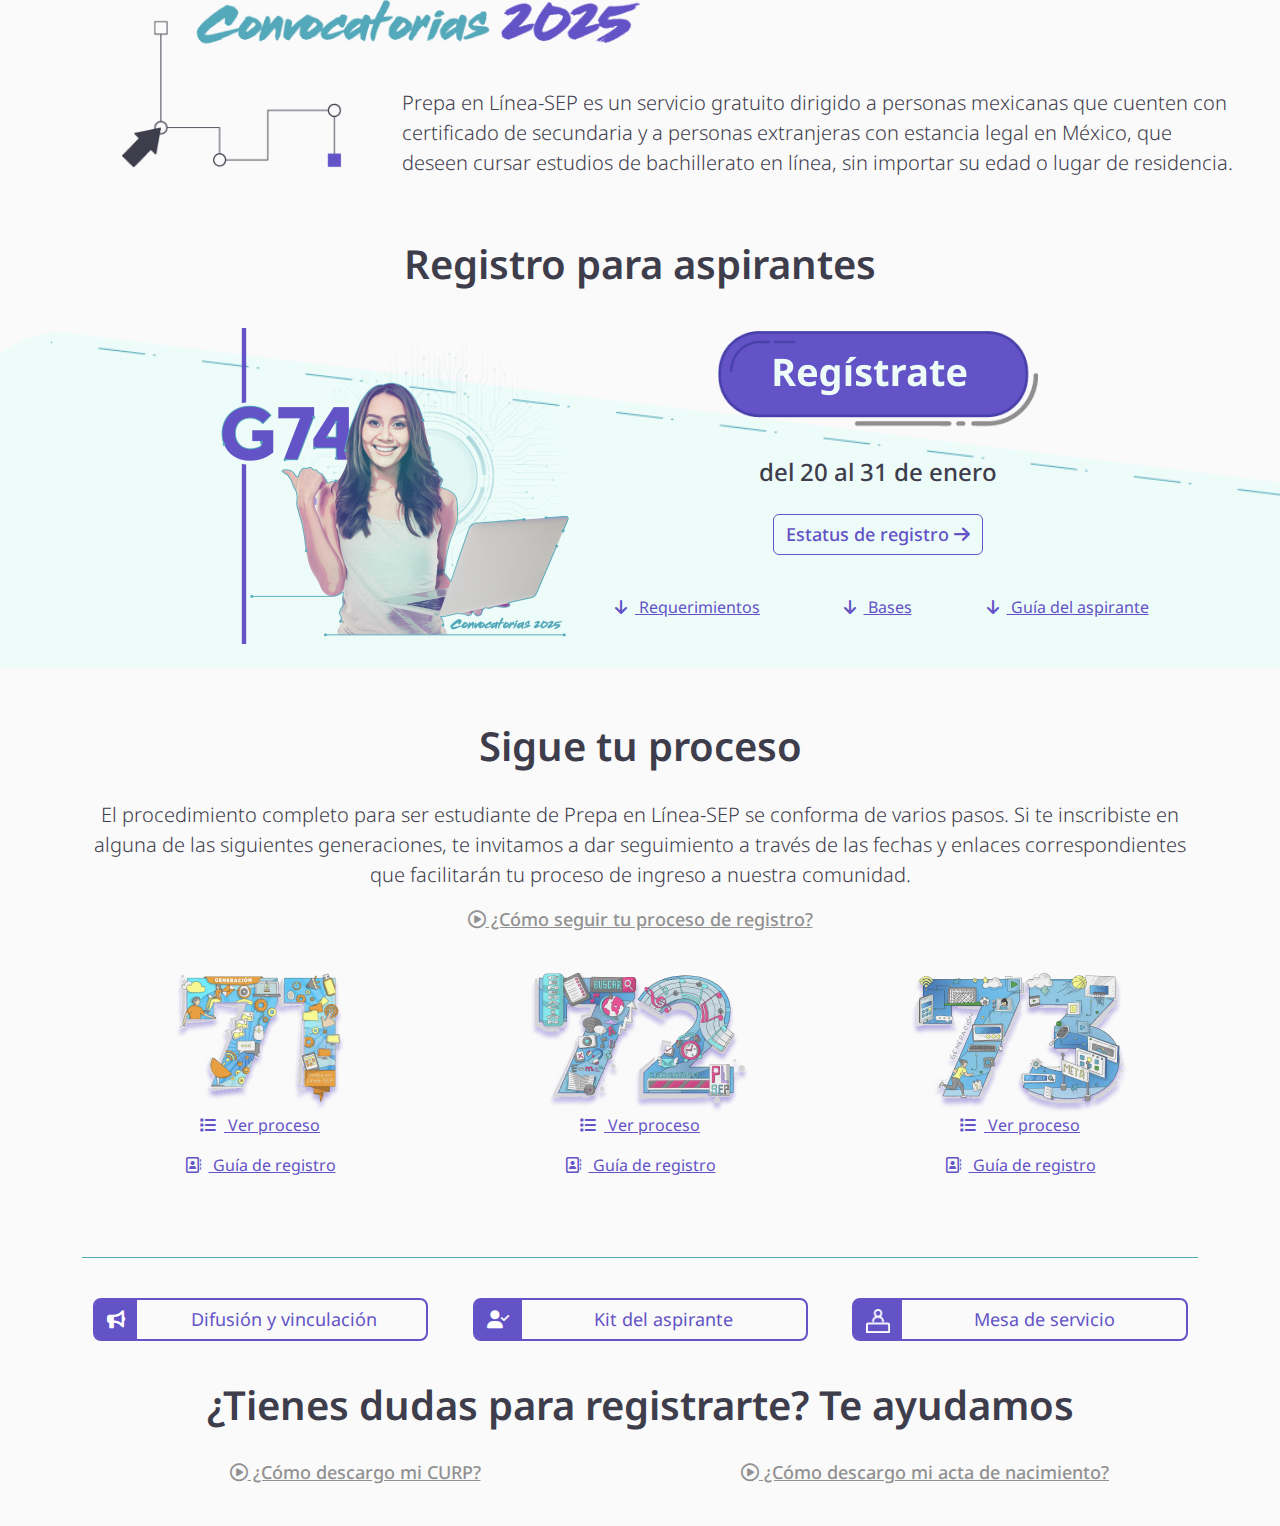
==== commit 87797a63: "0" ====
--- a/index.html
+++ b/index.html
@@ -18,13 +18,13 @@
     <meta property="og:url"           content="https://prepaenlinea.sep.gob.mx/convocatorias-2025/" />
     <meta property="og:type"          content="website" />
     <meta property="og:title"         content="Convocatorias - 2025" />
-    <meta property="og:description"   content="Ingresa al enlace de la imagen para iniciar tu registro como aspirante en la convocatoria." />
-    <meta property="og:image"         content="https://prepaenlinea.sep.gob.mx/wp-content/uploads/2024/04/Portada_rrss_sec_registro.png" />
+    <meta property="og:description"   content="Bachillerato en línea, gratuito y con certificado de la SEP. Haz clic y regístrate." />
+    <meta property="og:image"         content="https://prepaenlinea.sep.gob.mx/wp-content/uploads/2025/01/portada-registro.png" />
     
     <meta name="twitter:card" content="summary_large_image"/>
     <meta name="twitter:title" content="Convocatorias - 2025" />
-    <meta name="twitter:description" content="Ingresa al enlace de la imagen para iniciar tu registro como aspirante en la convocatoria." />
-    <meta name="twitter:image" content="https://prepaenlinea.sep.gob.mx/wp-content/uploads/2024/04/Portada_rrss_sec_registro.png" />
+    <meta name="twitter:description" content="Bachillerato en línea, gratuito y con certificado de la SEP. Haz clic y regístrate." />
+    <meta name="twitter:image" content="https://prepaenlinea.sep.gob.mx/wp-content/uploads/2025/01/portada-registro.png" />
 
     <!-- GA Google Analytics -->
     <script async src="https://www.googletagmanager.com/gtag/js?id=G-DZH4V12W3M"></script>
@@ -108,8 +108,8 @@
                     <p class="parrafo text-center">
                         El procedimiento completo para ser estudiante de Prepa en Línea-SEP se conforma de varios pasos. Si te inscribiste en alguna de las siguientes generaciones, te invitamos a dar seguimiento a través de las fechas y enlaces correspondientes que facilitarán tu proceso de ingreso a nuestra comunidad.
                     </p>
-                    <p class="text-center d-none">
-                        <a class="bottom-play" href="https://www.youtube.com/embed/fw68ll5Gm5s?si=YLVA7Uuu6je7nkA5" data-bs-toggle="modal" data-bs-target="#como-proceso" data-url="https://www.youtube.com/embed/fw68ll5Gm5s?si=YLVA7Uuu6je7nkA5"><i class="fa-regular fa-circle-play"></i> ¿Cómo seguir tu proceso de registro?</a>
+                    <p class="text-center">
+                        <a class="bottom-play" href="https://www.youtube.com/embed/LVZy9ghr3rY?si=PdtZ7WPMRnCONLwh" data-bs-toggle="modal" data-bs-target="#como-proceso" data-url="https://www.youtube.com/embed/LVZy9ghr3rY?si=PdtZ7WPMRnCONLwh"><i class="fa-regular fa-circle-play"></i> ¿Cómo seguir tu proceso de registro?</a>
                     </p>
                 </div>
             </div>
@@ -278,12 +278,12 @@
                                         </div>
                                         <div class="col-12 col-md-6">
                                             <p class="text-center">
-                                                <img src="assets/img/1.webp" alt="escritorio" width="380" class="img-fluid">
+                                                <img src="assets/img/1.png" alt="escritorio" width="280" class="img-fluid">
                                             </p>
                                         </div>
                                         <div class="col-12 col-md-6">
                                             <p class="text-center">
-                                                <img src="assets/img/2.webp" wi="" alt="movil" width="260" class="img-fluid">
+                                                <img src="assets/img/2.png" wi="" alt="movil" width="260" class="img-fluid">
                                             </p>
                                         </div>
                                     </div>
@@ -291,14 +291,14 @@
                                         <div class="text-center"><b> Conectividad</b></div> 
                                     </div>
                                     <div class="row align-items-center text-center justify-content-center">
-                                        <div class="col-12 col-md-6 mb-3">
-                                            <img src="assets/img/3.webp" alt="tres" width="400" class="img-fluid">
+                                        <div class="col-12 col-md-4 mb-3 text-center">
+                                            <img src="assets/img/3.png" alt="tres" class="img-fluid">
                                         </div>
-                                        <div class="col-5 col-md-3 text-center mb-3">
-                                            <img src="assets/img/4.webp" alt="cuatro" width="150" class="img-fluid">
+                                        <div class="col-5 col-md-4 text-center mb-3">
+                                            <img src="assets/img/4.png" alt="cuatro"  class="img-fluid">
                                         </div>
-                                        <div class="col-5 col-md-3 text-center mb-3">
-                                            <img src="assets/img/5.webp" alt="cinco" width="160" class="img-fluid">
+                                        <div class="col-5 col-md-4 text-center mb-3">
+                                            <img src="assets/img/5.png" alt="cinco"  class="img-fluid">
                                         </div>
                                     </div>
                                 </div>
@@ -324,12 +324,12 @@
             <div class="modal-body">
                 <div class="container fluid">
                     <div class="row justify-content-center mt-4">
-                        <iframe src="kit-74/G74-bases.pdf" width="100%" height="600px"></iframe>
+                        <iframe src="kit-74/bases_g74.pdf" width="100%" height="600px"></iframe>
                     </div>
             
                     <div class="row justify-content-center mt-4">
                         <div class="col-12 col-md-11 text-center">
-                            <a class="btn btn-labeled" href="kit-74/G74-bases.pdf" download="PL-SEP_Convo2025-G74-bases.pdf">
+                            <a class="btn btn-labeled" href="kit-74/bases_g74.pdf" download="PL-SEP_Convo2025-G74-bases.pdf">
                                 <span class="btn-label"><i class="fa-solid fa-arrow-down iconol"></i> </span> <div class="text-bottom">Descargar</div> 
                             </a>
                             <a id="descarga-bases" class="btn btn-homeconv" ></a>
@@ -353,12 +353,12 @@
             <div class="modal-body">
                 <div class="container fluid">
                     <div class="row justify-content-center mt-4">
-                        <iframe src="kit-74/G74-Guia_aspirante.pdf" width="100%" height="600px"></iframe>
+                        <iframe src="kit-74/guia_aspirante_g74.pdf" width="100%" height="600px"></iframe>
                     </div>
             
                     <div class="row justify-content-center mt-4">
                         <div class="col-12 col-md-11 text-center">
-                            <a class="btn btn-labeled" href="kit-74/G74-Guia_aspirante.pdf" download="PL-SEP_Convo2025-G74-guia_aspirante.pdf">
+                            <a class="btn btn-labeled" href="kit-74/guia_aspirante_g74.pdf" download="PL-SEP_Convo2025-G74-guia_aspirante.pdf">
                                 <span class="btn-label"><i class="fa-solid fa-arrow-down iconol"></i> </span> <div class="text-bottom">Descargar</div> 
                             </a>
                             <a id="descarga-bases" class="btn btn-homeconv" ></a>
--- a/assets/css/style.css
+++ b/assets/css/style.css
@@ -109,6 +109,7 @@
     font-size: 16px;
     color: #3E3D4C;
     font-weight: 400;
+    word-break: break-all;
 }
 .parrafo{
     font-size: 20px;
@@ -203,7 +204,7 @@
     position: relative;
 }
 
-ul.timeline:before {
+ul.timeline::before {
     content: ' ';
     background: var(--color-secondary);
     display: inline-block;
@@ -214,22 +215,40 @@
     z-index: 400;
 }
 
-/* ul .timeline li.last:before{
-    content: ' ';
-    background: #fff;
+
+#sigueprocesoA ul.timeline:last-child::after{
+    content: ' ';
+    background:#fff;
     display: inline-block;
     position: absolute;
     left: 29px;
     width: 2px;
-    height: 100%;
+    height: 90px;
     z-index: 400;
-} */
-
-/* ul.timeline li:last-child{
-    content: ' ';
-    background:#ff0;
+    bottom: 0px;
+}
+#sigueprocesoB ul.timeline:last-child::after{
+    content: ' ';
+    background:#fff;
+    display: inline-block;
+    position: absolute;
+    left: 29px;
     width: 2px;
-} */
+    height: 90px;
+    z-index: 400;
+    bottom: 0px;                                                        
+}
+#sigueprocesoC ul.timeline:last-child::after{
+    content: ' ';
+    background:#fff;
+    display: inline-block;
+    position: absolute;
+    left: 29px;
+    width: 2px;
+    height: 90px;
+    z-index: 400;
+    bottom: -13px;
+}
 
 ul.timeline > li {
     margin: 20px 0;
@@ -245,7 +264,7 @@
     left: 20px;
     width: 20px;
     height: 20px;
-    z-index: 400;
+    z-index: 401;
 }
 
 ul.timeline > li.enproceso:before{
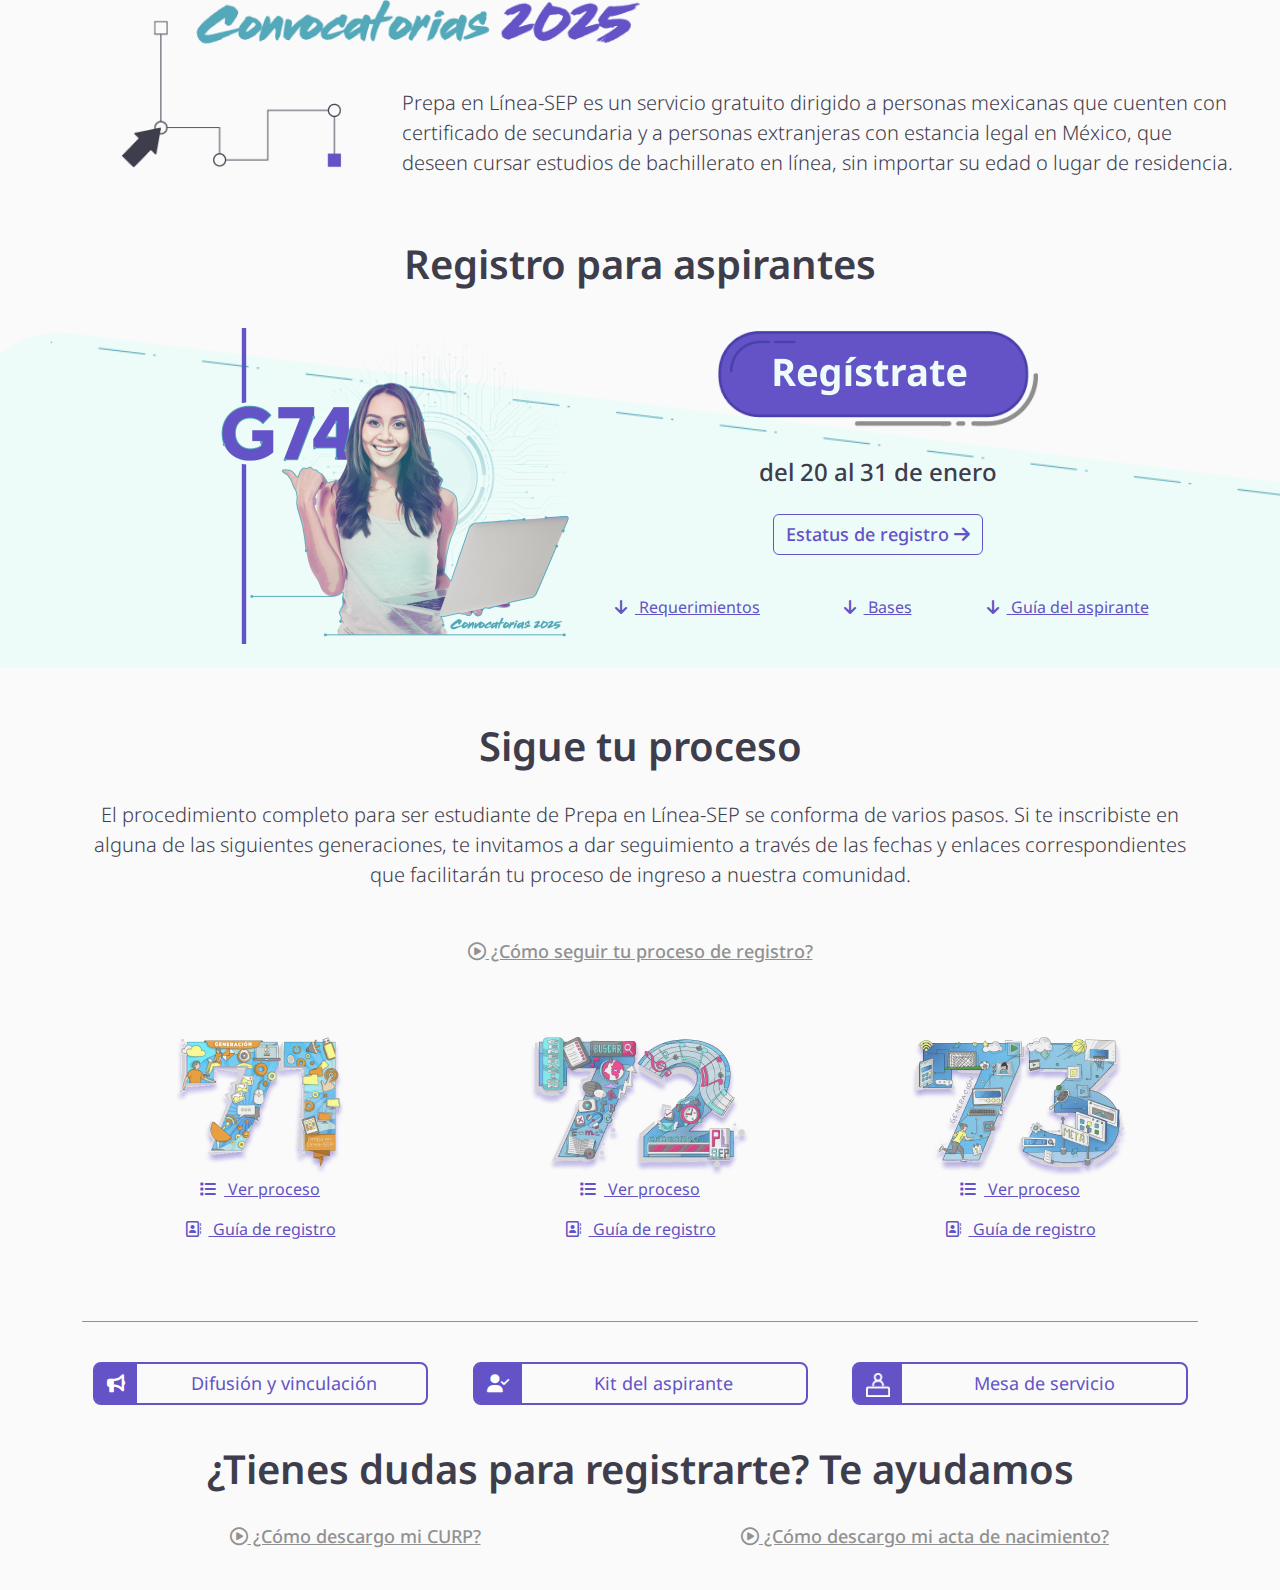
==== commit b1ef9478: "p" ====
--- a/index.html
+++ b/index.html
@@ -78,10 +78,10 @@
                     </div>
                     <div class="col-12 col-md-6 text-center">
                         <div class="mb-4 ">
-                            <a href="#"><img class="btn-cta" src="assets/img/btn-cta.png" alt="btn"></a>
+                            <a href="https://registro.prepaenlinea.sep.gob.mx/registro/public/" target="_blank"><img class="btn-cta" src="assets/img/btn-cta.png" alt="btn"></a>
                         </div>
                         <p class="fecha mb-4">del 20 al 31 de enero</p>
-                        <p><a class="btn btn-estatus mb-4" href="#">Estatus de registro <i class="fa-solid fa-arrow-right"></i></a></p>
+                        <p><a class="btn btn-estatus mb-4" href="https://registro.prepaenlinea.sep.gob.mx/registro/public/" target="_blank">Estatus de registro <i class="fa-solid fa-arrow-right"></i></a></p>
                        
                         <div class="row justify-content-center">
                             <div class="col-12">
@@ -108,7 +108,7 @@
                     <p class="parrafo text-center">
                         El procedimiento completo para ser estudiante de Prepa en Línea-SEP se conforma de varios pasos. Si te inscribiste en alguna de las siguientes generaciones, te invitamos a dar seguimiento a través de las fechas y enlaces correspondientes que facilitarán tu proceso de ingreso a nuestra comunidad.
                     </p>
-                    <p class="text-center">
+                    <p class="text-center my-5">
                         <a class="bottom-play" href="https://www.youtube.com/embed/LVZy9ghr3rY?si=PdtZ7WPMRnCONLwh" data-bs-toggle="modal" data-bs-target="#como-proceso" data-url="https://www.youtube.com/embed/LVZy9ghr3rY?si=PdtZ7WPMRnCONLwh"><i class="fa-regular fa-circle-play"></i> ¿Cómo seguir tu proceso de registro?</a>
                     </p>
                 </div>
@@ -488,7 +488,8 @@
                                     al 11 de diciembre</p>
                             </li>
                             <li class="enproceso">
-                                <a class="btn btn-timeline activo" href="#">Cursa módulo 1</a>
+                                
+                                <a class="btn btn-timeline activo" data-bs-toggle="modal" data-bs-target="#micomunidad" href="#micomunidad">Cursa el módulo 1</a>
                                 <p>del 16 de diciembre <br>
                                     al 2 de febrero</p>
                             </li>
@@ -531,7 +532,7 @@
                                     al 22 de diciembre</p>
                             </li>
                             <li class="enproceso">
-                                <a class="btn btn-timeline activo" href="#">Consulta tus resultados e inscríbete</a>
+                                <a class="btn btn-timeline activo" href="https://prepaenlinea.sep.gob.mx/publicacion-de-resultados/" target="_blank">Consulta tus resultados e inscríbete</a>
                                 <p>del 17 al 29 de enero</p>
                             </li>
                             <li >
@@ -573,7 +574,7 @@
                                     <p>del 18 al 22 de diciembre</p>
                                 </li>
                                 <li class="enproceso">
-                                    <a class="btn btn-timeline activo" href="#">Cursa el módulo propedéutico</a>
+                                    <a class="btn btn-timeline activo" data-bs-toggle="modal" data-bs-target="#micomunidad" href="#micomunidad">Cursa el módulo propedéutico</a>
                                     <p>del 13 de enero <br>
                                         al 9 de febrero</p>
                                 </li>
@@ -621,7 +622,7 @@
 
     <!-- Modal como como seguir tu proceso de registro -->
     <div class="modal fade" id="como-proceso" tabindex="-1" aria-labelledby="ModalLabel" aria-hidden="true">
-        <div class="modal-dialog modal-dialog-centered modal-dialog-scrollable">
+        <div class="modal-dialog modal-dialog-centered modal-dialog-scrollable modal-lg">
             <div class="modal-content">
                 <div class="modal-header">
                     <h1 class="modal-title fs-5">¿Cómo seguir tu proceso de registro?</h1>
@@ -631,8 +632,8 @@
                     <div class="container fluid">
                         <div class="row justify-content-center mt-4">
                             <div class="col-12">
-                                <div class="embed-responsive embed-responsive-16by9">
-                                    <iframe width="720" height="250" class="embed-responsive-item" src="" frameborder="0" allow="accelerometer; autoplay; encrypted-media; gyroscope; picture-in-picture" allowfullscreen></iframe>
+                                <div class="embed-responsive embed-responsive-16by9 text-center">
+                                    <iframe width="560" height="315" class="embed-responsive-item" src="" frameborder="0" allow="accelerometer; autoplay; encrypted-media; gyroscope; picture-in-picture" allowfullscreen></iframe>
                                 </div>
                             </div>
                         </div>
--- a/assets/css/style.css
+++ b/assets/css/style.css
@@ -37,7 +37,7 @@
 
 .bottom-play{
     color: #919191;
-    font-size: 18px;
+    font-size: 20px;
     font-weight: 500;    
 }
 .bottom-play:hover{
@@ -109,7 +109,7 @@
     font-size: 16px;
     color: #3E3D4C;
     font-weight: 400;
-    word-break: break-all;
+    
 }
 .parrafo{
     font-size: 20px;
@@ -345,13 +345,14 @@
     width: 370px;
     height: 600px;
 }
-iframe {
+
+/* iframe {
     border: none;
     line-height: 1;
     margin: 0;
     max-width: 100%;
     width: 100%;
-}
+} */
 @media (max-width: 575.98px) { 
     header{
         height: auto;
@@ -365,7 +366,7 @@
         text-align: center;
     }
     .text-bottom {
-        width: 180px;
+        width: 200px;
     }
     .slick-dots{
         position: static;
@@ -380,4 +381,8 @@
         width: 250px;
         height: 390px;
     }
+    iframe{
+        width: 300px;
+        height: 170px;
+    }
  }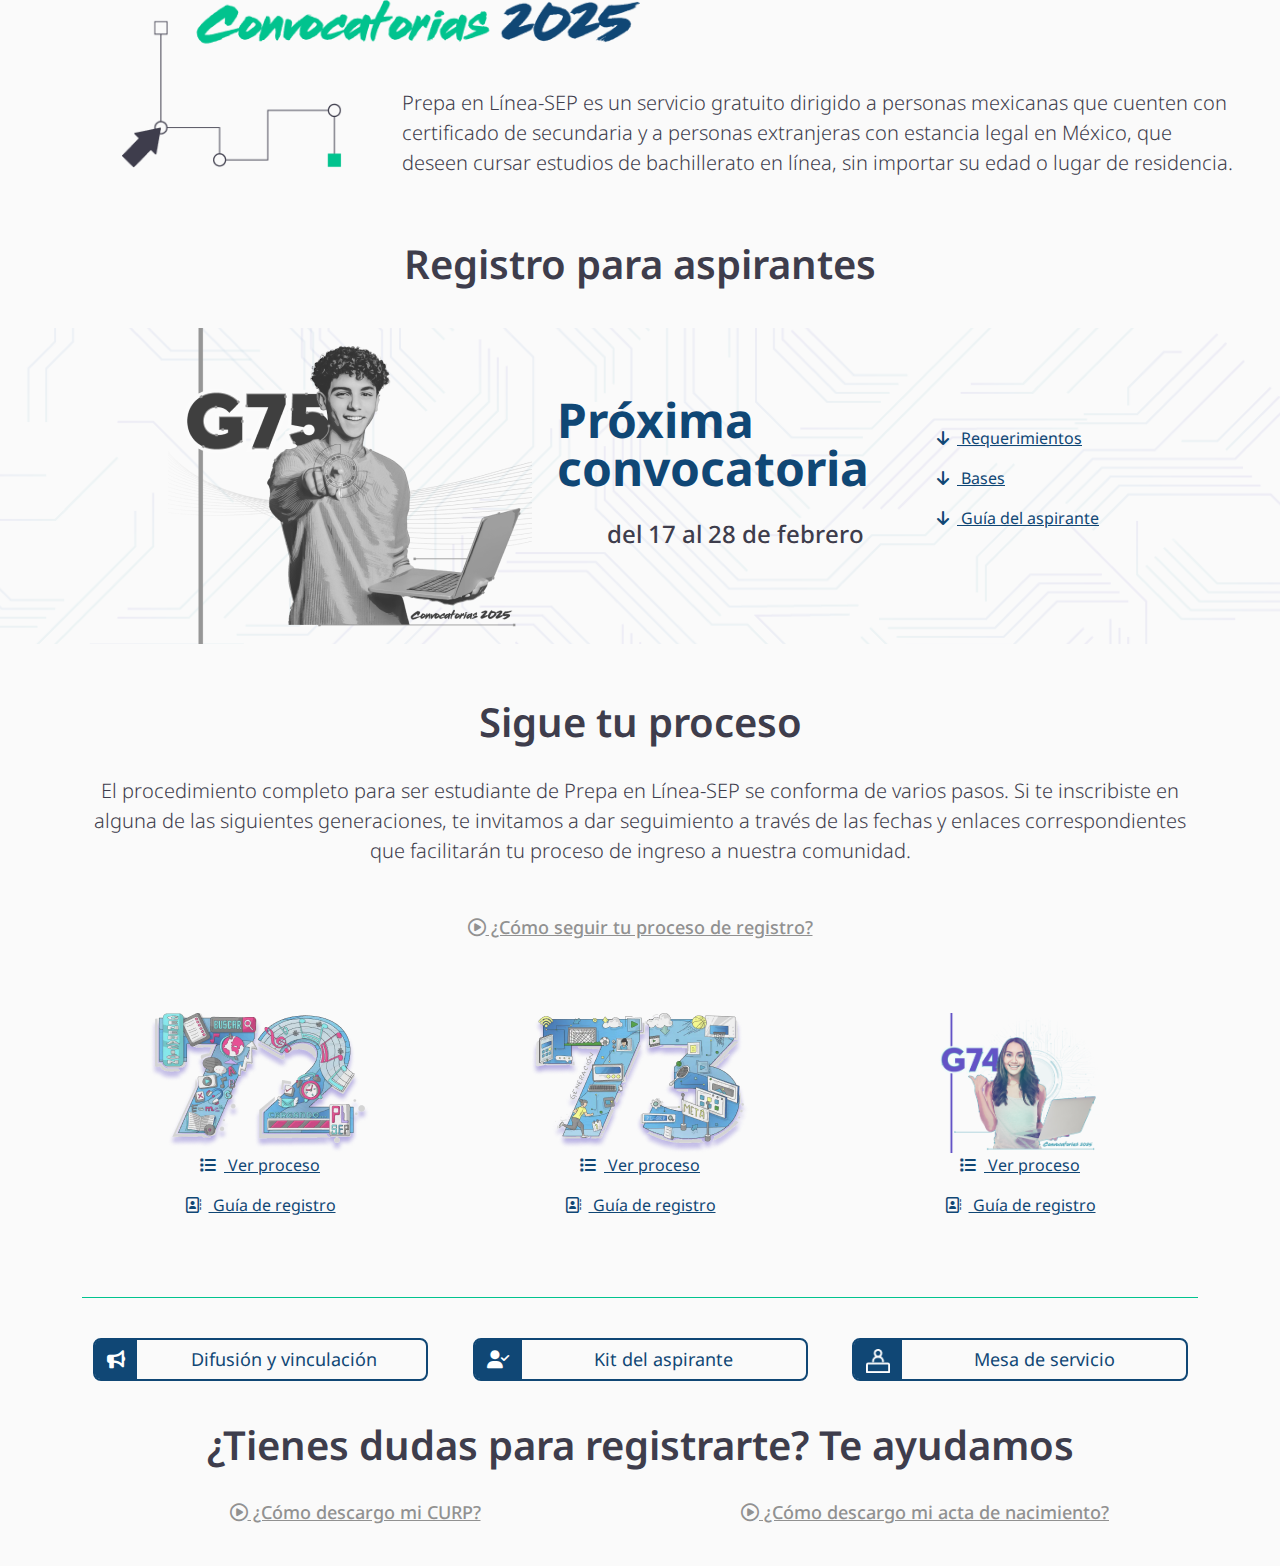
==== commit 28280e21: "75" ====
--- a/index.html
+++ b/index.html
@@ -47,7 +47,7 @@
         <div class="container">
             <div class="row">
                 <div class="col-12">
-                    <img class="logo-convocatoria" src="assets/img/logo.png" alt="logo">
+                    <img class="logo-convocatoria" src="assets/img/logog75.png" alt="logo">
                 </div>
                 <div class="col col-md-9">
                     <div class="des">
@@ -69,11 +69,32 @@
                 </div>
             </div>
         </div>
-
-        <div class="bg-cta">
+        <div class="bg-pausa">
+            <div class="container">
+                <div class="row justify-content-center align-items-center">
+                    <div class="col-12 col-md-5 text-end  mb-4 mb-sm-0">
+                        <img src="assets/img/identidad-G75.png" alt="G74">
+                    </div>
+                    <div class="col-12 col-md-4">
+                        <div class="prox mb-4">
+                            Próxima convocatoria
+                        </div>
+                        <p class="fecha mb-4">del 17 al 28 de febrero</p>
+                    </div>
+                    <div class="col-12 col-md-3">
+                        <p><a class="btn-opciones" href="#" data-bs-toggle="modal" data-bs-target="#requisitos"><i class="fa-solid fa-arrow-down"></i> Requerimientos </a></p>
+                        <p><a class="btn-opciones" href="#" data-bs-toggle="modal" data-bs-target="#bases"><i class="fa-solid fa-arrow-down"></i> Bases</a></p>
+                        <p><a class="btn-opciones" href="#" data-bs-toggle="modal" data-bs-target="#guia"><i class="fa-solid fa-arrow-down"></i> Guía del aspirante</a></p>
+                    </div>
+    
+                </div>
+            </div>
+            
+        </div>
+        <div class="bg-cta d-none">
             <div class="container">
                 <div class="row justify-content-center items-aling-center">
-                    <div class="col-12 col-md-5 text-end mb-4">
+                    <div class="col-12 col-md-5 text-end  mb-4 mb-sm-0">
                         <img src="assets/img/identidad-G74.png" alt="G74">
                     </div>
                     <div class="col-12 col-md-6 text-center">
@@ -119,13 +140,7 @@
     <section class="sigue-proceso my-4">
         <div class="container">
             <div class="row">
-                <div class="col-12 col-md-4 mb-4">
-                    <div class="card-convo">
-                        <img src="assets/img/G71.png" alt="convocatoria 71">
-                        <p> <a class="btn-opciones" href="#" data-bs-toggle="modal" data-bs-target="#sigueprocesoA"><i class="fa-solid fa-list"></i> Ver proceso</a></p>
-                        <p> <a class="btn-opciones" href="#" data-bs-toggle="modal" data-bs-target="#guiaA"><i class="fa-regular fa-address-book"></i> Guía de registro</a></p>
-                    </div>
-                </div>
+                
                 <div class="col-12 col-md-4 mb-4">
                     <div class="card-convo">
                         <img src="assets/img/G72.png" alt="convocatoria 72">
@@ -138,6 +153,13 @@
                         <img src="assets/img/G73.png" alt="convocatoria 73">
                         <p> <a class="btn-opciones" href="#" data-bs-toggle="modal" data-bs-target="#sigueprocesoC"><i class="fa-solid fa-list"></i> Ver proceso</a></p>
                         <p> <a class="btn-opciones" href="#" data-bs-toggle="modal" data-bs-target="#guiaC"><i class="fa-regular fa-address-book"></i> Guía de registro</a></p>
+                    </div>
+                </div>
+                <div class="col-12 col-md-4 mb-4">
+                    <div class="card-convo">
+                        <img src="assets/img/identidad-G74.png" height="140" alt="convocatoria 74">
+                        <p> <a class="btn-opciones" href="#" data-bs-toggle="modal" data-bs-target="#sigueprocesoA"><i class="fa-solid fa-list"></i> Ver proceso</a></p>
+                        <p> <a class="btn-opciones" href="#" data-bs-toggle="modal" data-bs-target="#guiaA"><i class="fa-regular fa-address-book"></i> Guía de registro</a></p>
                     </div>
                 </div>
             </div>
@@ -324,7 +346,7 @@
             <div class="modal-body">
                 <div class="container fluid">
                     <div class="row justify-content-center mt-4">
-                        <iframe src="kit-74/bases_g74.pdf" width="100%" height="600px"></iframe>
+                        <iframe class="pdf" src="kit-74/bases_g74.pdf" ></iframe>
                     </div>
             
                     <div class="row justify-content-center mt-4">
@@ -353,7 +375,7 @@
             <div class="modal-body">
                 <div class="container fluid">
                     <div class="row justify-content-center mt-4">
-                        <iframe src="kit-74/guia_aspirante_g74.pdf" width="100%" height="600px"></iframe>
+                        <iframe class="pdf" src="kit-74/guia_aspirante_g74.pdf" ></iframe>
                     </div>
             
                     <div class="row justify-content-center mt-4">
@@ -381,12 +403,12 @@
             <div class="modal-body">
                 <div class="container fluid">
                     <div class="row justify-content-center mt-4">
-                        <iframe src="more/PL-SEP_Convo2024-G71-guia-deregistro.pdf" width="100%" height="600px"></iframe>
+                        <iframe class="pdf" src="kit-74/guia_aspirante_g74.pdf" ></iframe>
                     </div>
             
                     <div class="row justify-content-center mt-4">
                         <div class="col-12 col-md-11 text-center">
-                            <a class="btn btn-labeled" href="more/PL-SEP_Convo2024-G71-guia-deregistro.pdf" download="PL-SEP_Convo2025-G71-guia_registro.pdf">
+                            <a class="btn btn-labeled" href="kit-74/guia_aspirante_g74.pdf" download="PL-SEP_Convo2025-G74-guia_registro.pdf">
                                 <span class="btn-label"><i class="fa-solid fa-arrow-down iconol"></i> </span> <div class="text-bottom">Descargar</div> 
                             </a>
                             <a id="descarga-bases" class="btn btn-homeconv" ></a>
@@ -409,7 +431,7 @@
             <div class="modal-body">
                 <div class="container fluid">
                     <div class="row justify-content-center mt-4">
-                        <iframe src="more/PL-SEP_Convo2024-G72-guia-deregistro.pdf" width="100%" height="600px"></iframe>
+                        <iframe class="pdf" src="more/PL-SEP_Convo2024-G72-guia-deregistro.pdf"></iframe>
                     </div>
             
                     <div class="row justify-content-center mt-4">
@@ -437,7 +459,7 @@
             <div class="modal-body">
                 <div class="container fluid">
                     <div class="row justify-content-center mt-4">
-                        <iframe src="more/PL-SEP_Convo2024-G73-guia-deregistro.pdf" width="100%" height="600px"></iframe>
+                        <iframe class="pdf" src="more/PL-SEP_Convo2024-G73-guia-deregistro.pdf"></iframe>
                     </div>
             
                     <div class="row justify-content-center mt-4">
@@ -466,32 +488,30 @@
             <div class="container">
                 <div class="row justify-content-center">
                     <div class="col-12 col-md-10">
-                        <div class="text-center"> <img src="assets/img/G71.png" alt="G71"></div>
+                        <div class="text-center"> <img src="assets/img/identidad-G74.png" height="140" alt="G74"></div>
                         
                         <ul class="timeline text-center">
                             <li>
                                 <a class="btn btn-timeline " href="#">Regístrate</a>
-                                <p>del 7 al 18 de octubre</p>
+                                <p>del 17 al 28 de febrero</p>
                             </li>
                             <li>
                                 <a class="btn btn-timeline " href="#">Obtén tus claves de acceso</a>
-                                <p>del 23 al 27 de octubre</p>
+                                <p>del 5 al 9 de marzo</p>
                             </li>
                             <li>
                                 <a class="btn btn-timeline " href="#">Cursa el módulo propedéutico</a>
-                                <p>del 28 de octubre <br>
-                                    al 24 de noviembre</p>
+                                <p>del 10 de marzo <br>
+                                    al 6 de abril</p>
                             </li>
                             <li>
                                 <a class="btn btn-timeline " href="#">Consulta tus resultados e inscríbete</a>
-                                <p>del 29 de noviembre  <br>
-                                    al 11 de diciembre</p>
-                            </li>
-                            <li class="enproceso">
-                                
-                                <a class="btn btn-timeline activo" data-bs-toggle="modal" data-bs-target="#micomunidad" href="#micomunidad">Cursa el módulo 1</a>
-                                <p>del 16 de diciembre <br>
-                                    al 2 de febrero</p>
+                                <p>del 11 al 30 de abril</p>
+                            </li>
+                            <li>
+                                <a class="btn btn-timeline " href="#">Cursa el módulo 1</a>
+                                <p>del 5 de mayo <br>
+                                    al 1 de junio</p>
                             </li>
                         </ul>
                     </div>
--- a/assets/css/style.css
+++ b/assets/css/style.css
@@ -1,6 +1,6 @@
 :root{
-    --color-primary: #6353C6;
-    --color-secondary: #53A8B9;
+    --color-primary: #104775;
+    --color-secondary: #01C38E;
     --color-complementary: #CAFAF2;
 }
 body{
@@ -59,6 +59,22 @@
     background-repeat: no-repeat;
     
 }
+.bg-pausa{
+    background-image: url(../img/bg-pausa.png);
+    background-position: center;
+    background-size: cover;
+    background-repeat: no-repeat;
+    
+}
+.bg-pausa img{
+    filter: grayscale(100%);
+}
+.prox{
+    font-size: 48px;
+    color: var(--color-primary);
+    font-weight: 700;
+    line-height: 48px;
+}
 .btn-cta{
     transition: all .4s ease-out; 
 }
@@ -346,13 +362,15 @@
     height: 600px;
 }
 
-/* iframe {
-    border: none;
-    line-height: 1;
-    margin: 0;
-    max-width: 100%;
+iframe.shortv{
+    height: 348px;
     width: 100%;
-} */
+}
+iframe.pdf{
+    width: 900px;
+    height: 600px;
+}
+
 @media (max-width: 575.98px) { 
     header{
         height: auto;
@@ -381,8 +399,16 @@
         width: 250px;
         height: 390px;
     }
-    iframe{
-        width: 300px;
-        height: 170px;
+ 
+    iframe.shortv{
+        width: 225px!important;
+        height:400px;
+    }
+    iframe.pdf{
+        width: 320px;
+        height: 430px;
+    }
+    .infog{
+        width: 100%;
     }
  }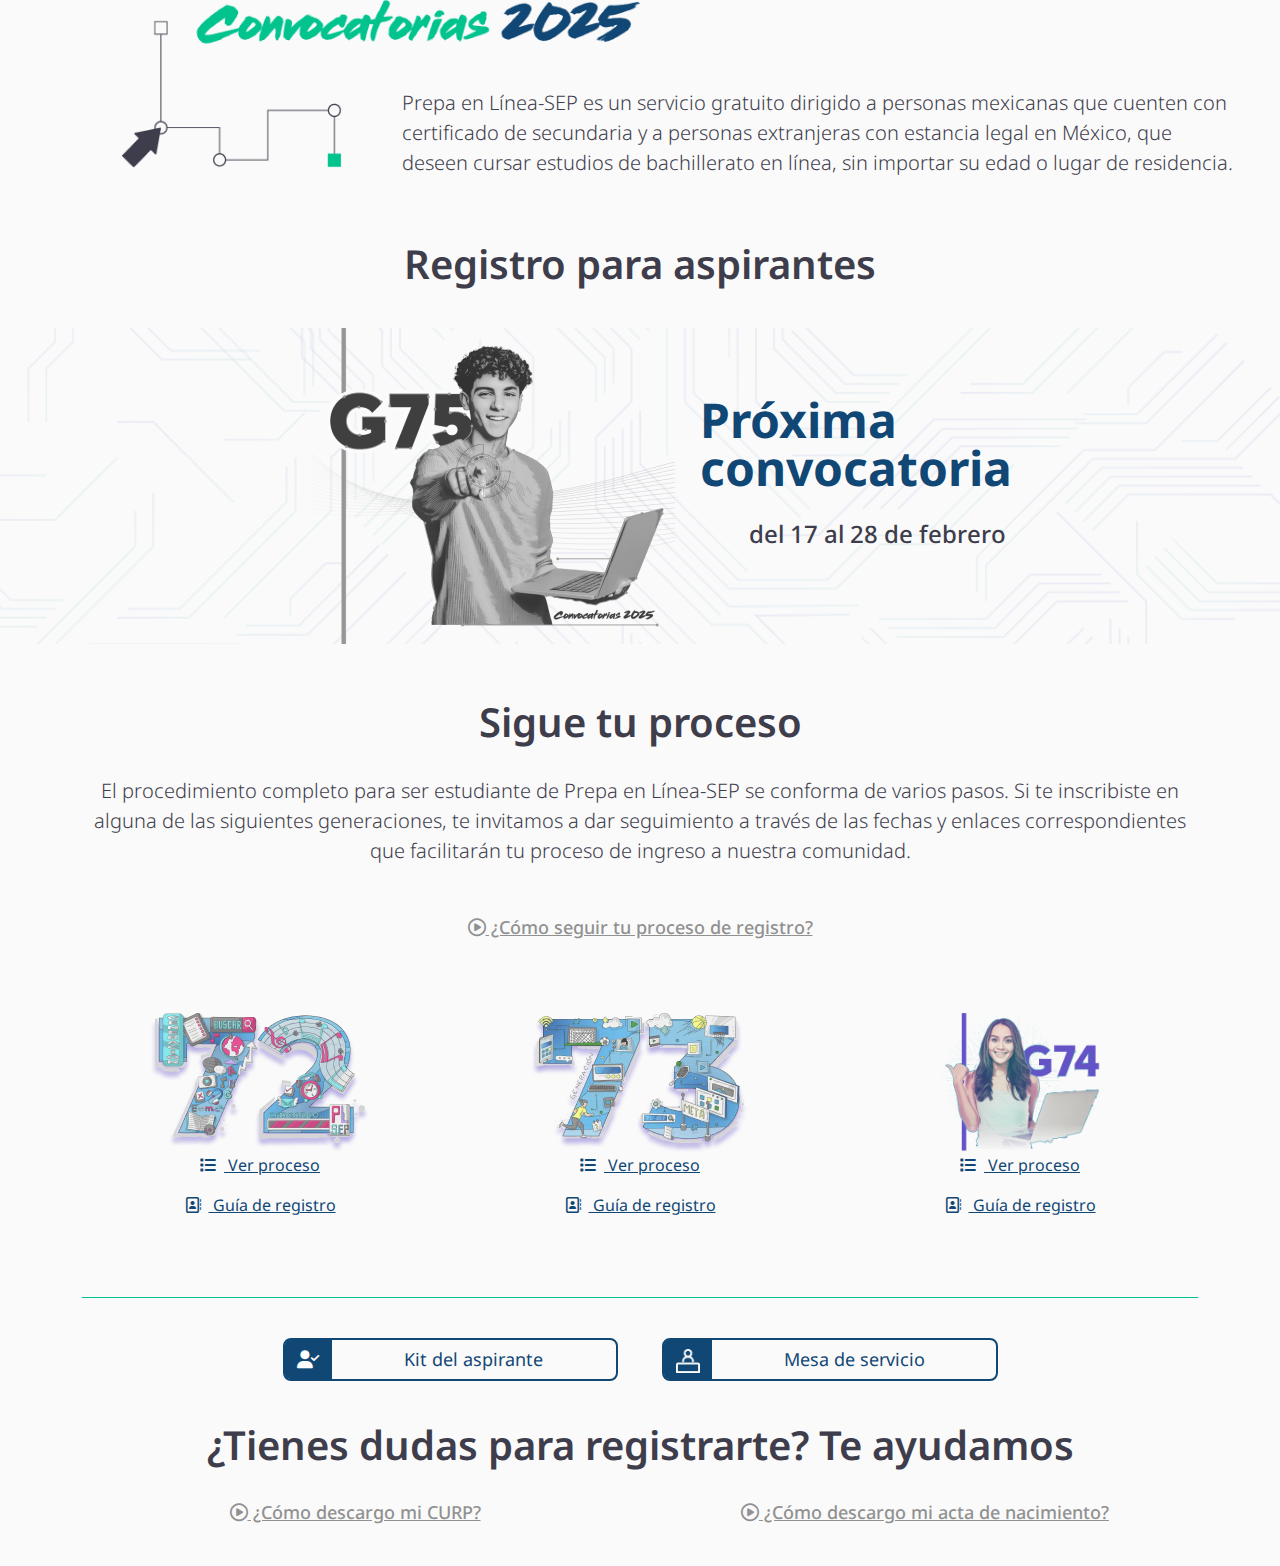
==== commit 82606707: "pausa" ====
--- a/index.html
+++ b/index.html
@@ -81,7 +81,7 @@
                         </div>
                         <p class="fecha mb-4">del 17 al 28 de febrero</p>
                     </div>
-                    <div class="col-12 col-md-3">
+                    <div class="col-12 col-md-3 d-none">
                         <p><a class="btn-opciones" href="#" data-bs-toggle="modal" data-bs-target="#requisitos"><i class="fa-solid fa-arrow-down"></i> Requerimientos </a></p>
                         <p><a class="btn-opciones" href="#" data-bs-toggle="modal" data-bs-target="#bases"><i class="fa-solid fa-arrow-down"></i> Bases</a></p>
                         <p><a class="btn-opciones" href="#" data-bs-toggle="modal" data-bs-target="#guia"><i class="fa-solid fa-arrow-down"></i> Guía del aspirante</a></p>
@@ -177,7 +177,7 @@
     <section class="footer-bottoms my-4">
         <div class="container">
             <div class="row justify-content-center text-center">
-                <div class="col-12 col-md-4">
+                <div class="col-12 col-md-4 d-none">
                     <a class="btn btn-labeled " href="difusion-y-vinculacion-digital.html" target="_blank">
                         <span class="btn-label"><i class="fa-solid fa-bullhorn iconol"></i></span> <div class="text-bottom">Difusión y vinculación</div> 
                     </a>
